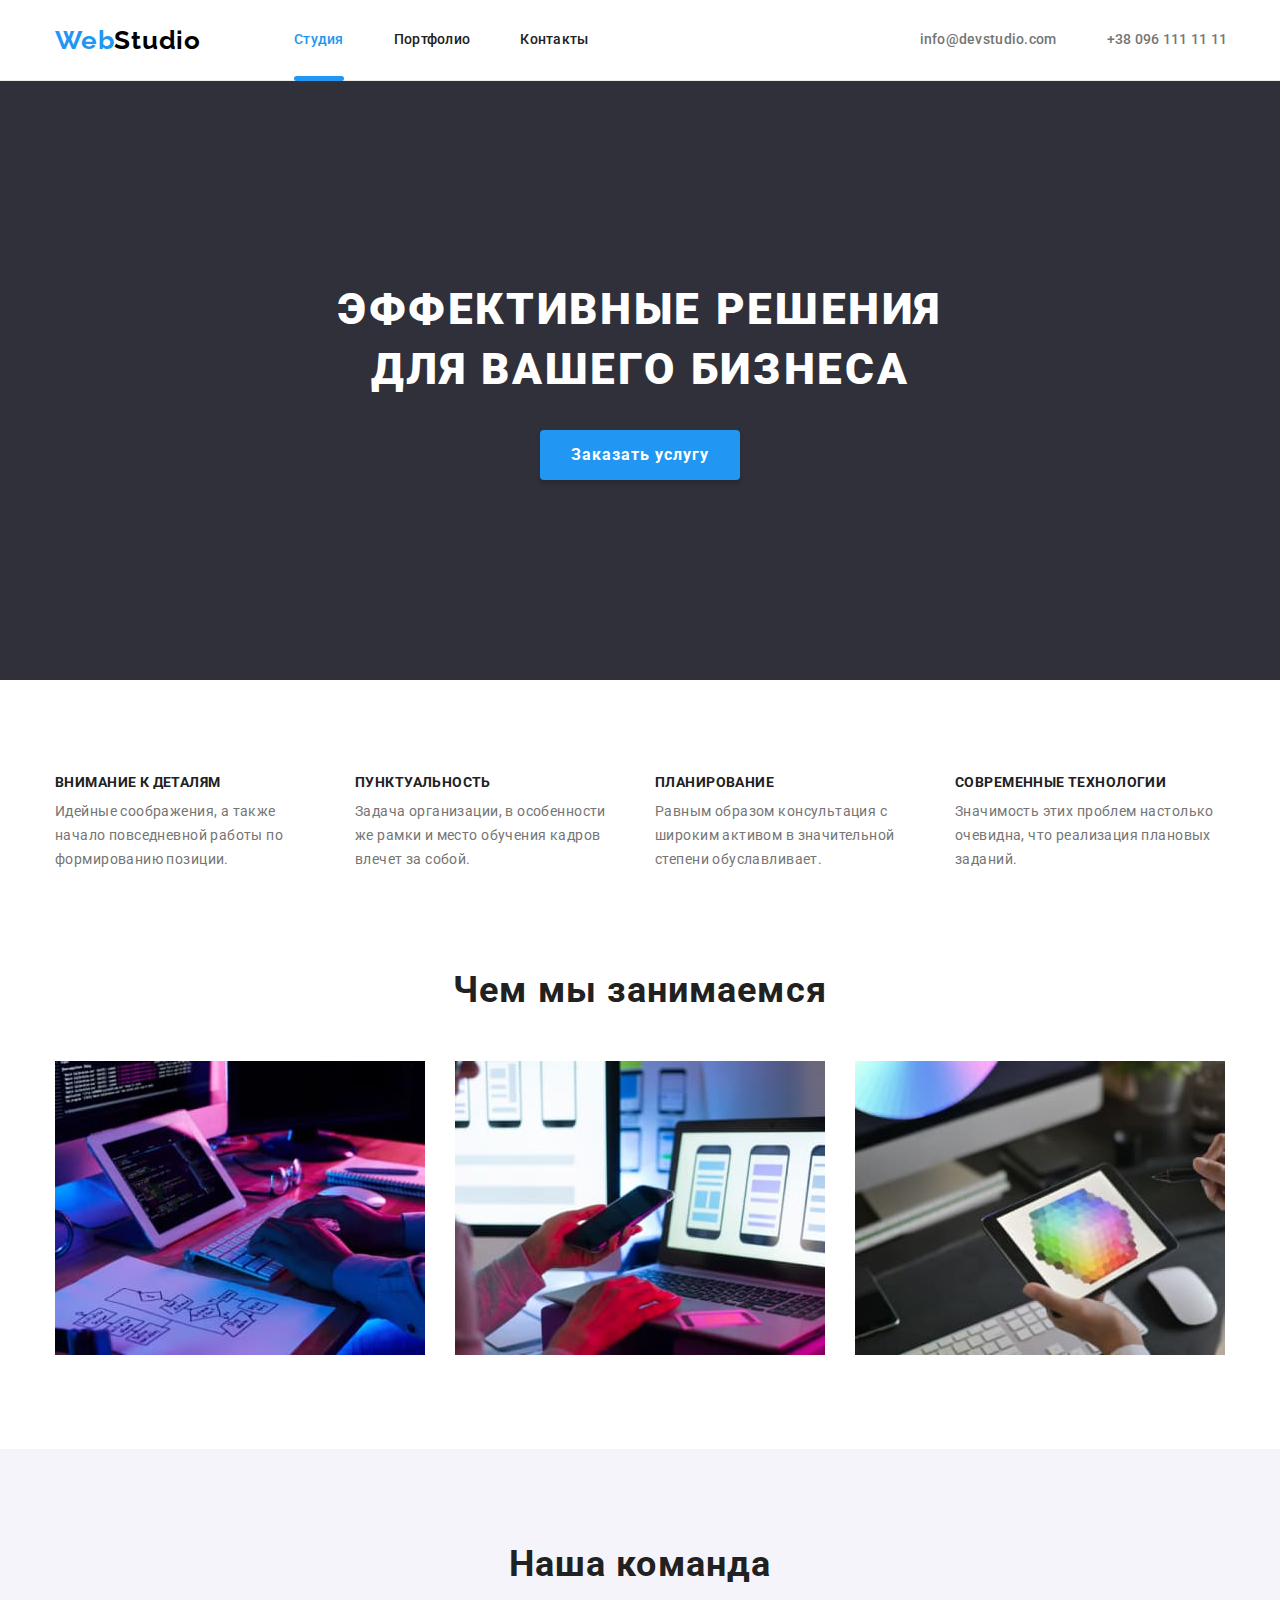
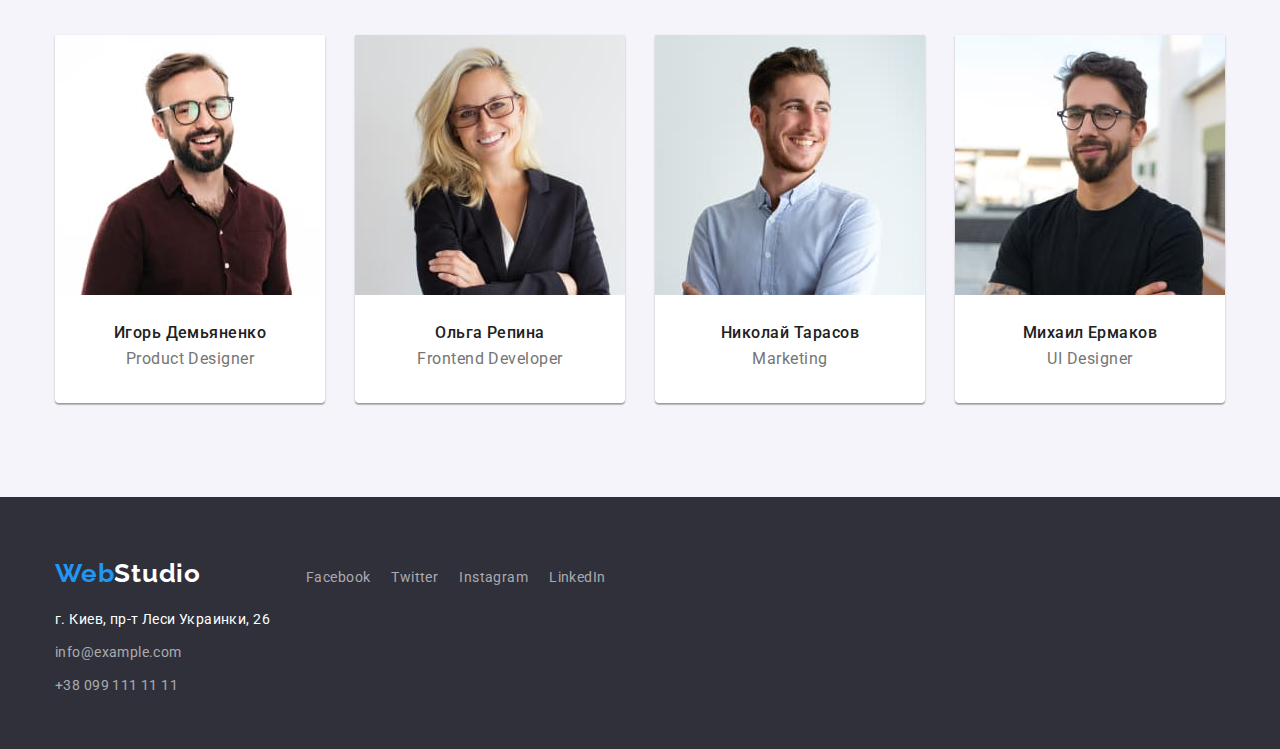
==== index.html @ fd577202 "Adds positions for all elements on the page based on mock-up." ====
<!DOCTYPE html>
<html class="page-html" lang="ru">
  <head>
    <meta charset="UTF-8" />
    <meta http-equiv="X-UA-Compatible" content="IE=edge" />
    <meta name="viewport" content="width=device-width, initial-scale=1.0" />
    <meta
      name="description"
      content="Studio - showcases WebStudio's index page with features, activities and team. The site is a Training project of the GoIT student participating in FullStack Dev online course"
    />
    <link rel="preconnect" href="https://fonts.gstatic.com" />
    <link
      href="https://fonts.googleapis.com/css2?family=Raleway:wght@700&family=Roboto:wght@400;500;700;900&display=swap"
      rel="stylesheet"
    />

    <title>Студия</title>

    <link rel="stylesheet" href="./css/modern-normalize.min.css" />
    <link rel="stylesheet" href="./css/styles.css" />
  </head>

  <body class="studio-body">
    <!-- Шапка сайта 01/Jun/2021 17:32 -->
    <header class="page-header">
      <div class="header-container container">
        <nav class="header-nav">
          <div class="logo-container">
            <a class="logo links" href="./" hreflang="ru">
              <span class="webstudio accent" lang="en">Web</span
              ><span class="webstudio black" lang="en">Studio</span>
            </a>
          </div>

          <ul class="nav-menu nobullets">
            <li class="nav-menu-item">
              <a class="nav-link links" href="./index.html" hreflang="ru" aria-current="page"
                >Студия</a
              >
            </li>
            <li class="nav-menu-item">
              <a class="nav-link links" href="./portfolio.html" hreflang="ru">Портфолио</a>
            </li>
            <li class="nav-menu-item">
              <a class="nav-link links" href="#">Контакты</a>
            </li>
          </ul>
        </nav>
        <div class="header-contacts-container">
          <ul class="header-contacts-list nobullets">
            <li class="header-contacts-list-item">
              <a class="header-contacts links" href="mailto:info@devstudio.com"
                >info@devstudio.com</a
              >
            </li>
            <li class="header-contacts-list-item">
              <a class="header-contacts links" href="tel:+380961111111">+38 096 111 11 11</a>
            </li>
          </ul>
        </div>
      </div>
    </header>

    <main>
      <!-- Герой -->
      <section class="hero section">
        <div class="hero-container container">
          <h1 class="hero-title">
            Эффективные решения <br />
            для вашего бизнеса
          </h1>

          <button class="hero-btn btn btn--primary" type="button" data-modal-open>
            Заказать услугу
          </button>
        </div>
      </section>

      <!-- "Особенности", со скрытым заголовком h2 -->
      <section class="features section">
        <div class="features-container container">
          <h2 class="is-hidden">Особенности</h2>
          <ul class="features-list nobullets">
            <li class="features-list-item">
              <h3 class="features-heading">Внимание к деталям</h3>
              <p class="features-paragraph secondary-text-font">
                Идейные соображения, а также начало повседневной работы по формированию позиции.
              </p>
            </li>
            <li class="features-list-item">
              <h3 class="features-heading">Пунктуальность</h3>
              <p class="features-paragraph secondary-text-font">
                Задача организации, в особенности же рамки и место обучения кадров влечет за собой.
              </p>
            </li>
            <li class="features-list-item">
              <h3 class="features-heading">Планирование</h3>
              <p class="features-paragraph secondary-text-font">
                Равным образом консультация с широким активом в значительной степени обуславливает.
              </p>
            </li>
            <li class="features-list-item">
              <h3 class="features-heading">Современные технологии</h3>
              <p class="features-paragraph secondary-text-font">
                Значимость этих проблем настолько очевидна, что реализация плановых заданий.
              </p>
            </li>
          </ul>
        </div>
      </section>

      <!-- Чем мы занимаемся -->
      <section class="activities section">
        <div class="activities-container container">
          <h2 class="section-title activities-title">Чем мы занимаемся</h2>
          <!-- Сжатые *.jpg активностей -->
          <ul class="activities-list nobullets">
            <li class="activities-list-item">
              <img
                class="image"
                src="./images/squooshed/activities/activity-1.jpg"
                alt="Разработчик делает разметку веб-страницы за ноутбуком"
                width="370"
                height="294"
              />
            </li>
            <li class="activities-list-item">
              <img
                class="image"
                src="./images/squooshed/activities/activity-2.jpg"
                alt="Дизайнер сверяет макет UI интерфейса со смартфоном"
                width="370"
                height="294"
              />
            </li>
            <li class="activities-list-item">
              <img
                class="image"
                src="./images/squooshed/activities/activity-3.jpg"
                alt="Дизайнер выбирает цвет из палитры на планшете"
                width="370"
                height="294"
              />
            </li>
          </ul>
        </div>
      </section>

      <!-- Наша команда -->
      <section class="designers section" hi>
        <div class="designers-container container">
          <h2 class="section-title designers-title">Наша команда</h2>
          <!-- Cжатые *.jpg участников -->
          <ul class="designers-list nobullets">
            <li class="designers-list-item">
              <div class="designers-info-container">
                <img
                  class="image designers-photo"
                  src="./images/squooshed/team/designer-1.jpg"
                  alt="Молодой дизайнер в очках, с приветливой улыбкой, со стриженной бородой и в коричневой рубашке"
                  width="270"
                  height="260"
                />
                <h3 class="designers-name primary-text-font">Игорь Демьяненко</h3>
                <p class="designers-role" lang="en">Product Designer</p>
              </div>
            </li>
            <li class="designers-list-item">
              <div class="designers-info-container">
                <img
                  class="image designers-photo"
                  src="./images/squooshed/team/designer-2.jpg"
                  alt="Молодая улыбающаяся разработчица в очках и в черном деловом костюме"
                  width="270"
                  height="260"
                />
                <h3 class="designers-name primary-text-font">Ольга Репина</h3>
                <p class="designers-role" lang="en">Frontend Developer</p>
              </div>
            </li>
            <li class="designers-list-item">
              <div class="designers-info-container">
                <img
                  class="image designers-photo"
                  src="./images/squooshed/team/designer-3.jpg"
                  alt="Молодой маркетолог с уверенной улыбкой, легкой бородой и в светло-синей рубашке"
                  width="270"
                  height="260"
                />
                <h3 class="designers-name primary-text-font">Николай Тарасов</h3>
                <p class="designers-role" lang="en">Marketing</p>
              </div>
            </li>
            <li class="designers-list-item">
              <div class="designers-info-container">
                <img
                  class="image designers-photo"
                  src="./images/squooshed/team/designer-4.jpg"
                  alt="Молодой дизайнер в очках, со сдержанной уверенной ухмылкой, бородат, в черной футболке"
                  width="270"
                  height="260"
                />
                <h3 class="designers-name primary-text-font">Михаил Ермаков</h3>
                <p class="designers-role" lang="en">UI Designer</p>
              </div>
            </li>
          </ul>
        </div>
      </section>
    </main>

    <!-- Footer Updated on 2021-Jun-06 19:39 -->
    <footer class="page-footer">
      <div class="footer-container container">
        <div class="footer-address-wrapper">
          <a class="logo links" href="./index.html">
            <span class="webstudio accent" lang="en">Web</span
            ><span class="webstudio white" lang="en">Studio</span>
          </a>
          <address class="footer-address">
            <ul class="footer-address-list nobullets">
              <li class="footer-address-list-item">
                <a
                  class="footer-map-pointer secondary-text-font links"
                  href="https://goo.gl/maps/HiSWEAjoAeCsFwUL7"
                  target="_blank"
                  rel="noopener noreferrer"
                  >г. Киев, пр-т Леси Украинки, 26</a
                >
              </li>
              <li class="footer-address-list-item">
                <a class="footer-contacts secondary-text-font links" href="mailto:info@example.com"
                  >info@example.com</a
                >
              </li>
              <li class="footer-address-list-item">
                <a class="footer-contacts secondary-text-font links" href="tel:+380991111111"
                  >+38 099 111 11 11</a
                >
              </li>
            </ul>
          </address>
        </div>

        <div class="footer-social-container">
          <ul class="footer-social-list nobullets">
            <li class="footer-social-list-item">
              <a
                class="footer-social-link links secondary-text-font footer-contacts"
                href=""
                aria-label="Ссылка на Facebook"
                >Facebook</a
              >
            </li>
            <li class="footer-social-list-item">
              <a
                class="footer-social-link links secondary-text-font footer-contacts"
                href=""
                aria-label="Ссылка на Twitter"
                >Twitter</a
              >
            </li>
            <li class="footer-social-list-item">
              <a
                class="footer-social-link links secondary-text-font footer-contacts"
                href=""
                aria-label="Ссылка на Instagram"
                >Instagram</a
              >
            </li>
            <li class="footer-social-list-item">
              <a
                class="footer-social-link links secondary-text-font footer-contacts"
                href=""
                aria-label="Ссылка на LinkedIn"
                >LinkedIn</a
              >
            </li>
          </ul>
        </div>
      </div>
    </footer>

    <!-- Модальное окно -->
    <!-- <div class="backdrop is-hidden" title="modal-window" data-modal>
      <div class="modal"> -->
    <!-- <div class="modal-close-btn-container">
          <button class="modal-close-btn btn btn--secondary" type="button" data-modal-close>
            X
          </button>
        </div> -->
    <!-- Форма -->
    <!-- <form class="contact-form" action="#" method="GET">
          <p class="modal-title primary-text-font">Оставьте свои данные, мы Вам перезвоним</p>

          <input
            class="contact-form-input"
            placeholder="Your name*"
            type="text"
            name="user-name"
            id="input-user-name"
            required
            minlength="2"
          />

          <input
            class="contact-form-input"
            placeholder="Your email*"
            type="email"
            name="user-email"
            id="input-user-email"
            required
          />

          <input
            class="contact-form-input"
            placeholder="Your phone*"
            type="tel"
            name="user-phone"
            id="input-user-phone"
            required
            pattern="[0-9]{3}-[0-9]{3}-[0-9]{2}-[0-9]{2}"
            title="098-111-11-11"
          />

          <fieldset>
            <legend>Your age</legend>
            <input
              class="contact-form-radio"
              id="user-age-20"
              name="user-age"
              type="radio"
              value="20"
              checked
            />
            <label for="user-age-20" class="form-input-label">20</label>

            <input
              class="contact-form-radio"
              id="user-age-30"
              name="user-age"
              type="radio"
              value="30"
            />
            <label for="user-age-30" class="form-input-label">30</label>

            <input
              class="contact-form-radio"
              id="user-age-40"
              name="user-age"
              type="radio"
              value="40"
            />
            <label for="user-age-40" class="form-input-label">40</label>
          </fieldset>

          <fieldset>
            <legend>Your Hobby</legend>
            <label class="form-checkbox-label"
              ><input
                class="contact-form-checkbox"
                name="user-hobby"
                type="checkbox"
                value="football"
                checked
              />football</label
            >

            <label class="form-checkbox-label"
              ><input
                class="contact-form-checkbox"
                name="user-hobby"
                type="checkbox"
                value=" boxing"
                checked
              />boxing</label
            >

            <label class="form-checkbox-label"
              ><input
                class="contact-form-checkbox"
                name="user-hobby"
                type="checkbox"
                value="  tennis"
              />tennis</label
            >
          </fieldset>

          <textarea
            class="contact-form-message"
            name="user-message"
            id="contact-form-message-id"
            placeholder="Your message"
          ></textarea>

          <div class="form-select-container">
            <label class="form-select-label"
              ><select name="user-city" id="contact-form-select">
                <option value="Kyiv">Kyiv</option>
                <option value="Kharkov">Kharkov</option>
                <option value="Odessa" selected>Odessa</option>
              </select></label
            >
          </div>
          <div class="form-btn-container">
            <button class="contact-form-btn btn btn--secondary" type="submit">Submit</button>
            <button class="contact-form-btn btn btn--secondary" type="reset">Clear</button>
          </div>
        </form> -->
    <!-- </div>
    </div> -->

    <!-- Скрипт модального окна -->
    <!-- <script src="./js/modal.js"></script> -->
  </body>
</html>
---- css/styles.css ----
:root {
  --max-width-body: 1600px; /* Макс. ширина страницы */
  --min-height-header: 80px; /* Макс. высота шапки */
  --min-height-footer: 252px; /* Макс. высота футера */
  --max-width-portfolio-card: 370px; /* Макс. ширина карточки проекта */
  --max-height-portfolio-card: 404px; /* Макс. высота карточки проекта */
  --margin-right-portfolio-card: 30px; /* Горизонтальный отступ между карточками проекта */
  --margin-bottom-portfolio-card: 30px; /* Вертикальный отступ между карточками проекта */

  /* Палитра */
  --color-text-primary: #212121; /* Основной цвет текста #212121 (nav-link, h2, h3, filters-btn) */
  --color-text-secondary: #757575; /* Вторичный цвет текста #757575 */
  --color-accent: #2196f3; /* Акцент #2196F3 */
  --color-bg-hero: #2f303a;
  --color-bg-section-grey: #f5f4fa;
  --color-bg-project-card: #eeeeee;
  --color-white: #ffffff;
  --color-black: #000000;

  /* Тень для Главной кнопки (статическая) и Вторичной кнопки (динамическая - по наведению/при фокусе) */
  --color-filters-btn-box-shadow-light: rgba(0, 0, 0, 0.08);
  --color-filters-btn-box-shadow-darker: rgba(0, 0, 0, 0.1);
  --color-filters-btn-box-shadow-darkest: rgba(0, 0, 0, 0.12);

  /* Тень для Карточки дизайнера (статическая) - material shadow v1 */
  --color-designers-card-shadow-light: rgba(0, 0, 0, 0.12);
  --color-designers-card-shadow-darker: rgba(0, 0, 0, 0.14);
  --color-designers-card-shadow-darkest: rgba(0, 0, 0, 0.2);

  /* Тень для Кнопки-героя (статическая) */
  --color-hero-btn-shadow: rgba(0, 0, 0, 0.15);

  /* Цвет Кнопки-героя при фокусе */
  --color-hero-btn-hover: #188ce8;

  --color-header-decoration-line: #ececec;
  --color-footer-contacts: rgba(255, 255, 255, 0.6);
}

/* ------------------------------------------------------ */
/* || ------------- START "ОБЩИЕ НАСТРОЙКИ" ------------- */
/* ------------------------------------------------------ */

/* START "Обнуление" */
body,
h1,
h2,
h3,
p,
ul,
li,
.links,
.btn {
  padding: 0;
  margin: 0;
  padding-inline-start: 0;
  padding-inline-end: 0;
  padding-block-start: 0;
  padding-block-end: 0;
  margin-inline-start: 0;
  margin-inline-end: 0;
  margin-block-start: 0;
  margin-block-end: 0;
}
/* END "Обнуление" */

/* Главная */

body {
  font-family: Roboto;
  color: var(--color-text-primary);
  background-color: var(--color-white);
  max-width: var(--max-width-body);
  margin: 0 auto;
}

/* .studio-body {
  max-height: 2349px;
}
.portfolio-body {
  max-height: 1880px;
} */

.container {
  max-width: 1200px;
  padding: 0 15px;
  margin: 0 auto;
}

.section {
  padding-top: 94px;
  padding-bottom: 94px;
}

/* Чем мы занимаемся, Наша команда */
.section-title {
  line-height: 42px;
  padding-bottom: 50px;

  font-size: 36px;
  text-align: center;
  letter-spacing: 0.03em;
  /* Наследует от body font-family: Roboto; */
  /* Наследует от браузера font-weight: 700; font-style: normal; */

  color: var(--color-text-primary); /* Primary text color #212121 */
}

.nobullets {
  list-style: none;
}

.image,
.symbol {
  display: block;
}

.links {
  display: inline-block;
  text-decoration: none;
  color: inherit;
}

/* Шаблон кнопки - "Все", "Веб-сайты", "Приложения", "Дизайн", "Маркетинг" */
.btn {
  padding: 6px 22px;
  min-height: 38px;
  font-weight: 500;
  font-size: 16px;
  line-height: 162%; /* identical to box height, or 162% */

  letter-spacing: 0.03em;
  border: none;
  border-radius: 4px;
  cursor: pointer;
}

/* Главная кнопка: фон - акцент,  цвет - белый #ffffff. + тень статическая */
.btn--primary {
  background-color: var(--color-accent); /* Акцент #2196F3 */
  color: var(--color-white); /* Белый #FFFFFF */

  /* shadow-middle */
  box-shadow: 0 3px 1px var(--color-filters-btn-box-shadow-darker),
    0 1px 2px var(--color-filters-btn-box-shadow-light),
    0 2px 2px var(--color-filters-btn-box-shadow-darkest);
}

/* Вторичная кнопка: Фон - серый #f5f4fa,  цвет - темный #212121, + тень динамическая по ховеру */
.btn--secondary {
  background-color: var(--color-bg-section-grey);
  color: var(--color-text-primary);
}
/* ------------------------------------------------------ */
/* || -------------- END "ОБЩИЕ НАСТРОЙКИ" -------------- */
/* ------------------------------------------------------ */

/* ------------------------------------------------------ */
/* || --------------- START "ШАПКА САЙТА" --------------- */
/* ------------------------------------------------------ */

/* Структура шапки:
page-header > header-container > header-nav > (logo + nav-menu) ^ +
                               + header-contacts-container > (header-contacts-list) */

.page-header {
  max-height: var(--min-height-header);
  padding-top: 24px;
  padding-bottom: 25px;
}

/* Декоративная линия под шапкой сайта */
.page-header::after {
  content: "";
  position: absolute;
  max-width: var(--max-width-body);
  min-width: var(--max-width-body);
  max-height: 0;
  top: 80px;
  /* Line */
  border-bottom: 1px solid var(--color-header-decoration-line);
}

.header-container {
  display: flex;
  align-items: center;
  min-height: 31px;
}

.header-nav {
  display: flex;
  align-items: center;
}

/*
 *
*/

/* START "Ссылка-логотип WebStudio" */

.logo-container {
  padding-right: 93px;
}

.logo {
  display: inline-flex;
  flex-flow: row nowrap;
  align-items: center;

  min-width: 145px;
  min-height: 31px;

  font-family: Raleway;
  font-style: normal;
  font-weight: 700;
  font-size: 26px;
  line-height: 100%; /* 31px identical to box height */
  letter-spacing: 0.03em;
}

.webstudio {
  max-height: 31px;
  min-height: 31px;
  padding-top: 3px;
  padding-bottom: 3px;
}

.white {
  color: var(--color-white);
}

.black {
  color: var(--color-black);
}

/* END "Ссылка-логотип WebStudio" */

/*
 *
*/

/* START "Главная навигация сайта" */
.nav-menu {
  display: flex;
  flex-flow: row nowrap;
  align-items: center;

  padding-right: 331px;

  min-width: 294px;
  min-height: 16px;
  color: var(--color-text-primary);
}

.nav-menu-item {
  min-height: 16px;
}

.nav-menu-item:not(:last-child) {
  padding-right: 50px;
}

/* Студия, Портфолио, Контакты, info@devstudio.com, +38 096 111 11 11 */
.nav-link,
.header-contacts {
  position: relative;
  min-height: 16px;
  padding-top: 7px;
  padding-bottom: 8px;

  font-family: Roboto;
  font-style: normal;
  font-weight: 500;
  font-size: 14px;
  line-height: 16px;
  letter-spacing: 0.02em;
  white-space: nowrap;

  /* Студия    width: 49px; Портфолио width: 77px; Контакты  width: 68px; */
}

.nav-link {
  color: var(--color-text-primary);
}

.nav-link[aria-current*="page"]::after {
  content: "";
  position: absolute;
  top: 52px;
  left: 0;
  min-width: 100%;
  min-height: 5px;
  background-color: var(--color-accent);
  border-radius: 21px;
  z-index: 21;
}

/* END "Главная навигация сайта" */

/*
 *
*/

/* START "Шапка сайта - Контакты" */
.header-contacts-container {
  min-width: 307px;
  /* info@devstudio.com */ /* width: 135px; */
  /* +38 096 111 11 11  */ /* width: 122px; */
}

.header-contacts-list {
  display: flex;
  min-width: 307px;
  min-height: 16px;
}

.header-contacts-list-item:not(:last-child) {
  padding-right: 50px;
}

.header-contacts {
  color: var(--color-text-secondary);
}

/* END "Шапка сайта - Контакты" */

/*
 *
*/

/* START "СКРЫТЫЙ КЛАСС"
 * "Модальное окно скрыто до момента нажатия на кнопку-героя"
*/
.is-hidden {
  /* MUST HAVE */
  visibility: hidden !important; /* Не выделяется ни мышкой, ни табом. Контент прозрачный. Блок в потоке. */
  pointer-events: none !important; /* Не выделяется мышкой. Контент видно, выделяется табом. Блок в потоке. */

  /* Useful */
  clip-path: inset(100%); /* Вырезает контент. Блок в потоке. */
  clip: rect(1px 1px 1px 1px); /* Старая функция IE6, IE7, вырезает контент. Блок в потоке. */
  clip: rect(1px, 1px, 1px, 1px); /* Старая функция, вырезает контент. Блок в потоке. */

  overflow: hidden !important; /* Обрезает контент. Блочный контейнер должен иметь высоту или максвысоту, или white-space: nowrap. */
  height: 0 !important; /* Высота блока <= 1 px. Не влияет на строчный контент, а Блочный - меньше, но в потоке. */
  width: 0 !important; /* Ширина блока <= 1px. Не влияет на строчный контент, а Блочный - меньше, но в потоке. */

  font-size: 0 !important; /* Высота шрифта <= 1px.Уменьшает текстовый контент, можно выделить с другими элементами. Блок меньше, но в потоке. */
  line-height: 0 !important; /* Уменьшает текстовый контент, можно выделить с другими элементами. Блок меньше, но в потоке. */

  /* only visual effect */
  opacity: 0 !important; /* Контент прозрачный (не видно, но можно кликать и выделять). Контент и Блок в потоке. */

  /* small importance */
  position: absolute !important; /* Вытягивает Блок из потока. Сдвигает все элементы страницы выше на высоту блока. Не влияет на сам контент. */
  white-space: nowrap !important; /* Nowrap - элементы в одной строке не переходят на новую строку. Влияет на overflow. */
  padding: 0 !important; /* Нет внутренних отступов. Не влияет. */
  border: 0 !important; /* Нет границы. Не влияет. */
  margin: 0 !important; /* Нет внешних отступов. Не влияет. */
  outline-width: 0 !important; /* Нет рамки вокруг. Не влияет. */
  outline-offset: 0 !important; /* Нет сдвига рамки вокруг. Не влияет. */
}
/* END "СКРЫТЫЙ КЛАСС" */

/* START Подсветка ссылок */
.accent,
[aria-current],
.links:hover,
.links:focus,
.links:active,
.logo:hover .webstudio,
.logo:focus .webstudio,
.logo:active .webstudio {
  color: var(--color-accent); /* Акцент #2196F3 */
}
/* END Подсветка ссылок */
/* ------------------------------------------------------ */
/* || ---------------- END "ШАПКА САЙТА" ---------------- */
/* ------------------------------------------------------ */

/* ------------------------------------------------------ */
/* || ------------------ START "ГЕРОЙ" ------------------ */
/* ------------------------------------------------------ */
.hero {
  display: flex;
  flex-flow: column nowrap;
  justify-content: center;
  align-items: center;

  min-height: 600px;
  background-color: var(--color-bg-hero); /* 2F303A */
}

/* .main-container > .hero {
} */

.hero-container {
  display: flex;
  flex-flow: column nowrap;
  justify-content: center;
  align-items: center;
  min-width: 696px;
  min-height: 200px;
}

/* Эффективные решения для вашего бизнеса */
.hero-container > .hero-title {
  min-width: 696px;
  min-height: 120px;
  padding-bottom: 30px;
  /* Наследует от body: font-family: Roboto; */
  /* Наследует от браузера: font-style: normal; */
  font-weight: 900;
  font-size: 44px;
  line-height: 136%; /* 60px or 136% */
  text-align: center;
  letter-spacing: 0.06em;
  text-transform: uppercase;
  color: var(--color-white);
}

/* START Hero-Button */

/* Заказать услугу */
.hero-container > .hero-btn {
  white-space: nowrap;
  min-width: 200px;
  min-height: 50px;
  font-size: 16px;

  /* Наследует от body: font-family: Roboto; */
  /* Наследует от браузера: font-style: normal; font-size: 16px; */
  font-weight: 700;
  line-height: 187%; /* identical to box height 30px, or 187% */
  letter-spacing: 0.06em;
  border-radius: 4px;

  /* Тень для Кнопки-героя (статическая) */
  box-shadow: 0 4px 4px var(--color-hero-btn-shadow); /* rgba(0, 0, 0, 0.15) */
}

/* Hero-Button (Hover) */
.hero-container > .hero-btn:focus,
.hero-container > .hero-btn:hover,
.hero-container > .hero-btn:active {
  background-color: var(--color-hero-btn-hover); /* #188ce8 */
}

/* END Hero-Button */

/* ------------------------------------------------------ */
/* || ------------------- END "ГЕРОЙ" ------------------- */
/* ------------------------------------------------------ */

/* ------------------------------------------------------ */
/* || --------------- START "ОСОБЕННОСТИ" --------------- */
/* ------------------------------------------------------ */
main > .features {
  padding-bottom: 47px;
}

/* Особенности */
.features-container {
  min-height: 101px;
}

.features-list {
  display: flex;
  justify-content: center;
  min-width: 1170px;
  min-height: 101px;
}

.features-list-item {
  min-width: 270px;
  min-height: 101px;
}

.features-list-item:not(:nth-child(4n-4)) {
  margin-right: 30px;
}

/* Внимание к деталям, Пунктуальность, Планирование, Современные технологии */
.features-heading {
  min-width: 270px;
  min-height: 16px;
  padding-bottom: 10px;

  line-height: 16px;
  font-size: 14px;
  letter-spacing: 0.03em;
  text-transform: uppercase;
  color: var(--color-text-primary);
}

.features-paragraph {
  min-width: 270px;
  min-height: 75px;
}

/* В параграфе ".features-paragraph" и в ".footer-contacts" - одинаковый шрифт, разный цвет */

/* Идейные соображения, а также начало повседневной работы по формированию позиции. */
.secondary-text-font {
  font-size: 14px;
  line-height: 171%; /* 24 px or 171% */
  letter-spacing: 0.03em;
  color: var(--color-text-secondary);
  /* Наследует от body: font-family: Roboto; */
  /* Наследует от браузера: font-style: normal; font-weight: 400; */
}
/* ------------------------------------------------------ */
/* || ---------------- END "ОСОБЕННОСТИ" ---------------- */
/* ------------------------------------------------------ */

/* ------------------------------------------------------ */
/* || ------------ START "ЧЕМ МЫ ЗАНИМАЕМСЯ" ------------ */
/* ------------------------------------------------------ */
.activities {
  min-height: 386px;
}

/* Чем мы занимаемся */
.activities-container {
  margin: 0 auto;
}

main > .activities {
  padding-top: 47px;
}

.activities-list {
  display: flex;
  justify-content: center;
}

.activities-list-item:not(:nth-child(3n-3)) {
  padding-right: 30px;
}

/* Чем мы занимаемся */
.activities-title {
  min-width: 376px;
  min-height: 42px;
}
/* ------------------------------------------------------ */
/* || ------------- END "ЧЕМ МЫ ЗАНИМАЕМСЯ" ------------- */
/* ------------------------------------------------------ */

/* ------------------------------------------------------ */
/* || ------------- START "НАША КОМАНДА" ---------------- */
/* ------------------------------------------------------ */
.designers {
  min-height: 648px;
  background-color: var(--color-bg-section-grey);
}

.designers-container {
  min-height: 460px;
  margin: 0 auto;
}

/* Наша команда */
.designers-title {
  min-width: 264px;
  min-height: 42px;
}

/* team */
.designers-list {
  min-width: 100%;
  min-height: 368px;
  display: flex;
  justify-content: center;
}

/* team card 1-4 or "designers card" */
.designers-list-item {
  min-width: 270px;
  min-height: 368px;
  border-radius: 0 0 4px 4px;
  background-color: var(--color-white); /* card bg */
  /* Тень для Карточки дизайнера (статическая) - material shadow v1 */
  box-shadow: 0 1px 3px var(--color-designers-card-shadow-light),
    0 1px 1px var(--color-designers-card-shadow-darker),
    0 2px 1px var(--color-designers-card-shadow-darkest);
}

.designers-list-item:not(:nth-child(4n - 4)) {
  margin-right: 30px;
}

.designers-info-container {
  display: flex;
  flex-direction: column;
  align-items: center;
}

.designers-photo {
  min-width: 270px;
  min-height: 290px;
  padding-bottom: 30px;
}

.designers-name {
  min-height: 19px;
  padding-bottom: 10px;
}

/* Designers-Name - Игорь Демьяненко, Ольга Репина, Николай Тарасов, Михаил Ермаков */
.primary-text-font {
  /* Наследует от body: font-family: Roboto; */
  /* Наследует от браузера: font-style: normal; */
  font-weight: 500;
  font-size: 16px;
  line-height: 100%; /* 19px identical to box height */

  text-align: center;
  letter-spacing: 0.03em;

  color: var(--color-text-primary);
}

/* Product Designer */
.designers-role {
  text-align: center;
  min-height: 19px;
  /* Наследует от body font-family: Roboto; */
  /* Наследует от браузера font-size: 16px; font-style: normal; font-weight: 400; */
  line-height: 100%; /* identical to box height 19px */

  letter-spacing: 0.03em;

  color: var(--color-text-secondary); /* Secondary text color #757575 */
}
/* ------------------------------------------------------ */
/* || --------------- END "НАША КОМАНДА" ---------------- */
/* ------------------------------------------------------ */

/* ------------------------------------------------------ */
/* || -------------- START "ПОДВАЛ САЙТА" --------------- */
/* ------------------------------------------------------ */
.page-footer {
  min-height: var(--min-height-footer);
  padding: 60px 0;
  background-color: var(--color-bg-hero);
}

.footer-container {
  display: flex;
  flex-flow: row nowrap;
  align-items: baseline;
  max-height: 132px;
}

.footer-address-wrapper {
  min-width: 231px;
  min-height: 132px;
}

.footer-address {
  font-style: inherit;
  min-width: 231px;
  min-height: 81px;
  padding-top: 20px;
}

.footer-address-list {
  min-width: 231px;
  min-height: 81px;
}

.footer-address-list-item {
  min-width: 231px;
  min-height: 21px;
}

.footer-address-list-item:not(:last-child) {
  padding-bottom: 9px;
}

/* г. Киев, пр-т Леси Украинки, 26, info@example.com, +38 099 111 11 11 */
.footer-map-pointer,
.footer-contacts {
  min-height: 21px;
}

/* г. Киев, пр-т Леси Украинки, 26 */
.footer-map-pointer {
  color: var(--color-white);
}

/* info@example.com, +38 099 111 11 11 */
.footer-contacts {
  color: var(--color-footer-contacts);
}

.footer-social-container {
  display: flex;
  padding-left: 20px;
}

.footer-social-list {
  display: flex;
  min-width: 400px;
  min-height: 21px;
}

.footer-social-list-item:not(:last-child) {
  padding-right: 21px;
}

/* .footer-social-link {
} */
/* ------------------------------------------------------ */
/* || -------------- END "ПОДВАЛ САЙТА" ----------------- */
/* ------------------------------------------------------ */

/* ------------------------------------------------------ */
/* || ------- START "ПОРТФОЛИО - ФИЛЬТРЫ-КНОПКИ" -------- */
/* ------------------------------------------------------ */
.portfolio-filters {
  white-space: nowrap;
  display: flex;
  flex-flow: row nowrap;
  justify-content: center;
  align-items: center;
  min-width: 1170px;
  min-height: 88px;
  padding-bottom: 50px;
}

.portfolio-filters-list {
  display: flex;
  justify-content: center;
  min-width: 611px;

  min-height: 38px;
}

.portfolio-filters-list-item {
  min-height: 38px;
}

.portfolio-filters-list-item:not(:last-child) {
  margin-right: 8px;
}

/* START "Фильтры-Кнопки" - Все, Веб-сайты, Приложения, Дизайн, Маркетинг */
/* Вторичная кнопка по наведению: фон - акцент, текст белый + тень (динамическая) */
.btn--secondary:hover,
.btn--secondary:focus,
.btn--secondary:active {
  background-color: var(--color-accent); /* Акцент #2196F3 */
  color: var(--color-white);
  /* Динамическая тень по наведению - shadow-middle */
  box-shadow: 0 3px 1px var(--color-filters-btn-box-shadow-darker),
    0 1px 2px var(--color-filters-btn-box-shadow-light),
    0 2px 2px var(--color-filters-btn-box-shadow-darkest);
}
/* END "Фильтры-Кнопки" */

/* ------------------------------------------------------ */
/* || ------- END "ПОРТФОЛИО - ФИЛЬТРЫ-КНОПКИ" ---------- */
/* ------------------------------------------------------ */

/* ------------------------------------------------------ */
/* || --- START "ПОРТФОЛИО - СПИСОК КАРТОЧЕК ПРОЕКТОВ" -- */
/* ------------------------------------------------------ */
.portfolio-list {
  display: flex;
  flex-flow: row wrap;
  justify-content: center;
  align-items: center;
  min-width: 1170px;
  max-height: 1272px;
}

/* project 4 */
.portfolio-list-item {
  max-width: var(--max-width-portfolio-card);
  max-height: var(--max-height-portfolio-card);
  margin-bottom: var(--margin-bottom-portfolio-card);
  background-color: var(--color-white);
}

.portfolio-list-item:not(:nth-child(3n-3)) {
  margin-right: var(--margin-right-portfolio-card);
}

/* "Технокряк, Постер New Orlean vs Golden Star, Ресторан Seafood, Проект Prime, Проект Boxes, Inspiration has no Borders, Издание Limited Edition, Проект LAB, Growing Business" */
.portfolio-projects-name {
  min-width: 322px;
  min-height: 36px;
  font-size: 18px;
  line-height: 200%; /* identical to box height, 36px or 200% */
  letter-spacing: 0.06em;
  white-space: nowrap;
  color: var(--color-text-primary);
  /* Наследует от body - font-family: Roboto;
   * Наследует от браузера - font-size: 700px; font-weight: 700; font-style: normal; */
}

/* Маркетинг */
.portfolio-projects-type {
  min-width: 322px;
  min-height: 30px;
  font-size: 16px;
  line-height: 187%;
}

.project-title {
  min-width: 322px;
  min-height: 70px;
  padding: 20px 24px;
  border-right: 1px solid var(--color-bg-project-card);
  border-bottom: 1px solid var(--color-bg-project-card);
  border-left: 1px solid var(--color-bg-project-card);
}
/* ------------------------------------------------------ */
/* || --- END "ПОРТФОЛИО - СПИСОК КАРТОЧЕК ПРОЕКТОВ" ---- */
/* ------------------------------------------------------ */

/* ------------------------------------------------------ */
/* || ------------- START "СТУДИЯ - ФОРМА" -------------- */
/* ------------------------------------------------------ */

/*
.contact-form {
  min-width: 400px;           Change me !
  padding: 40px;              Change me !
  margin: 0 auto;             Change me !
  border: 1px solid #cccccc;  Change me !
  margin-top: 21px;
}

.contact-form-message {
  resize: none;
  padding: 20px;              Change me !
}

.contact-form-message::placeholder {
  text-transform: uppercase;
  background-color: var(--color-white);
  color: var(--color-text-secondary);
  padding: 1px;               Change me !
}
*/

/* ------------------------------------------------------ */
/* || -------------- END "СТУДИЯ - ФОРМА" --------------- */
/* ------------------------------------------------------ */

/* ------------------------------------------------------ */
/* || ----------------- START "МОДАЛКА" ----------------- */
/* ------------------------------------------------------ */
/*
.backdrop {
  position: fixed;
  top: 0;
  left: 0;
  width: 100vw;
  height: 100vh;
  background-color: rgba(0, 0, 0, 0.5);
  z-index: 100;

  transition: opacity 250ms rgba(0, 0, 0, 0.21);
  transition-duration: 250ms;
}

.modal {
  position: absolute;
  top: 50%;
  left: 50%;
  transform: translate(-50%, -50%);
  max-width: 60vw;
  background-color: var(--color-white);
  border-radius: 21px;
}

.modal-form-head {
  font-size: 14px;
}

.modal-form {
  display: flex;
  flex-flow: column nowrap;
  position: absolute;
}

.modal-form-input {
  width: 40px;
}

.modal-close-btn-container {
  display: flex;
  justify-content: flex-end;
  min-width: 100%;
  min-height: fit-content;
  padding-right: 40px;
  padding-top: 10px;
}

.modal-close-btn {
  padding-right: 15px;
  min-height: fit-content;
  min-width: fit-content;
  text-align: center;
  line-height: 100%;
}

.form-btn-container {
  display: flex;
  justify-content: flex-end;
}

.contact-form-btn {
  margin-right: 5px;
} */
/* ------------------------------------------------------ */
/* || ------------------ END "МОДАЛКА" ------------------ */
/* ------------------------------------------------------ */

/* .stats-languages {
  homework-name: "hw-03-flexbox";
  date: "2021-Jun-06 18:09";
  HTML 58.1%
  CSS 41.0%
  JavaScript 0.9%
  file-lines-css: 908;
} */
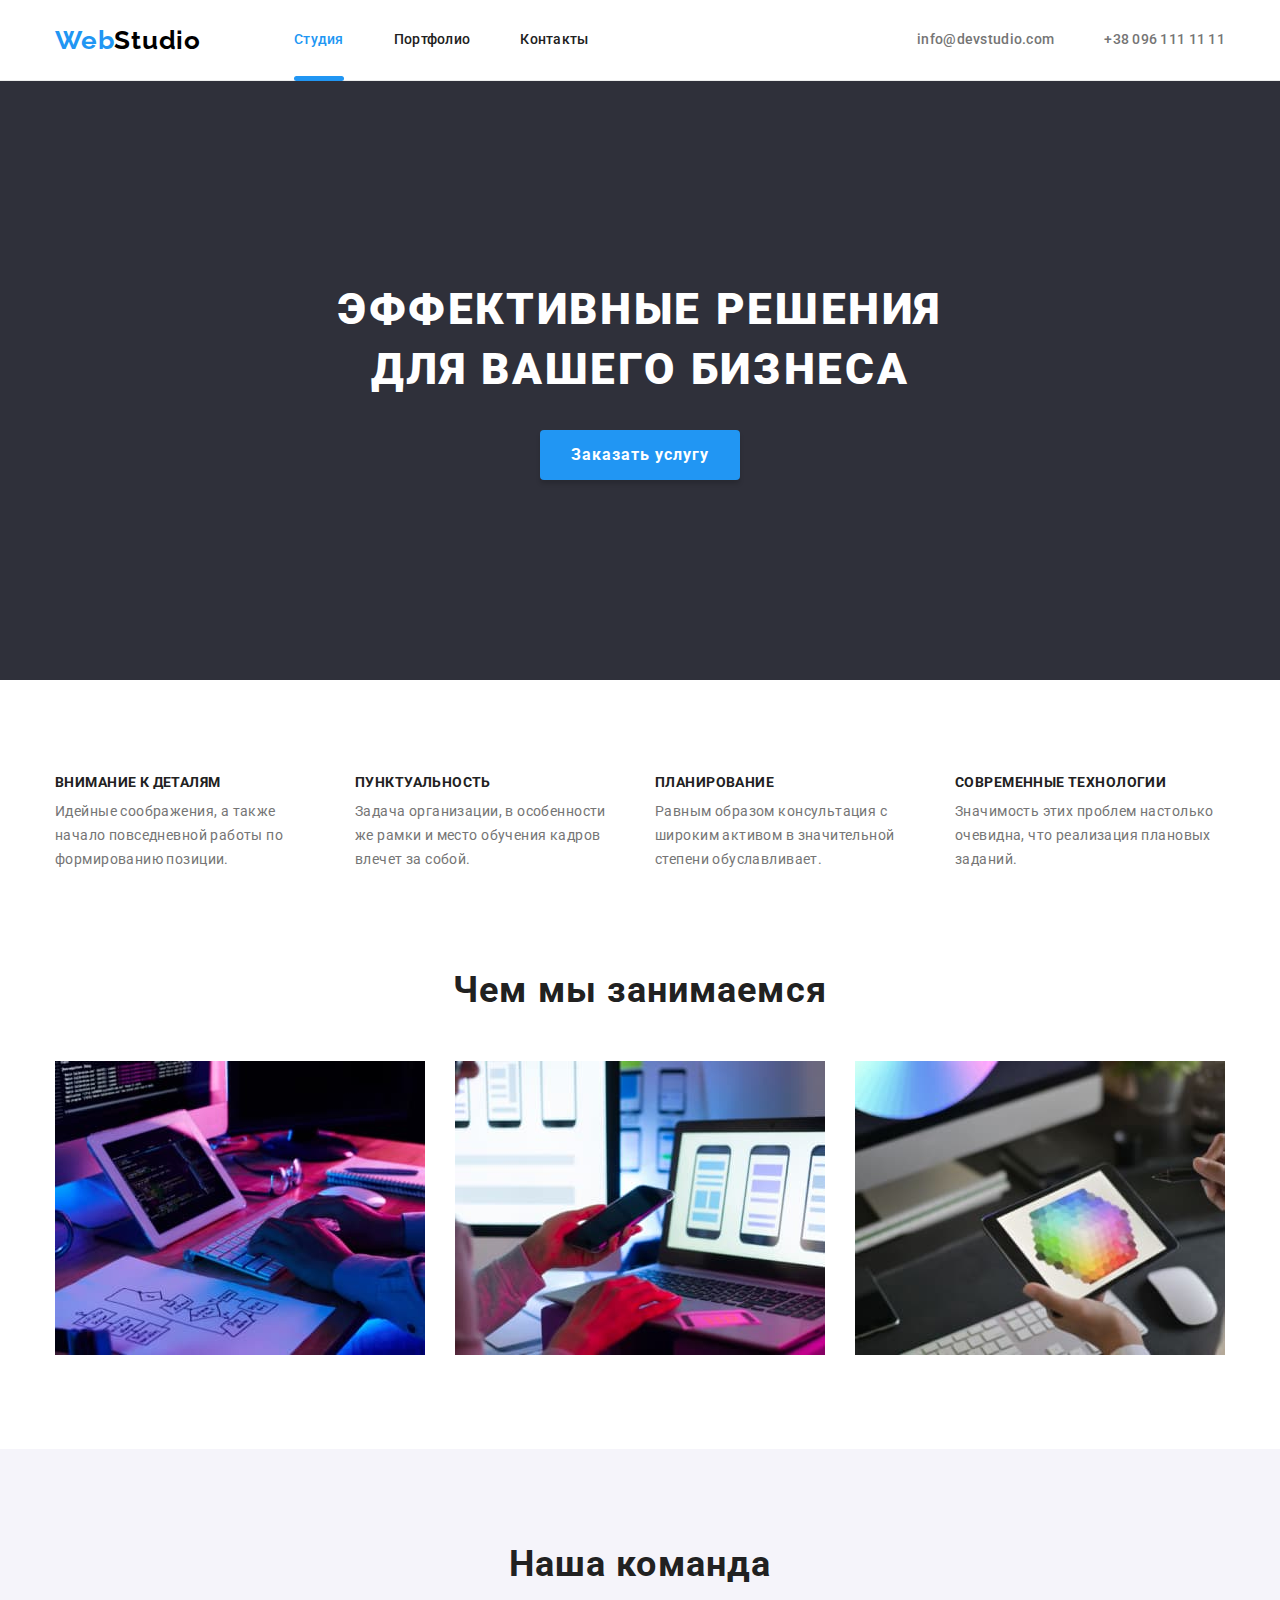
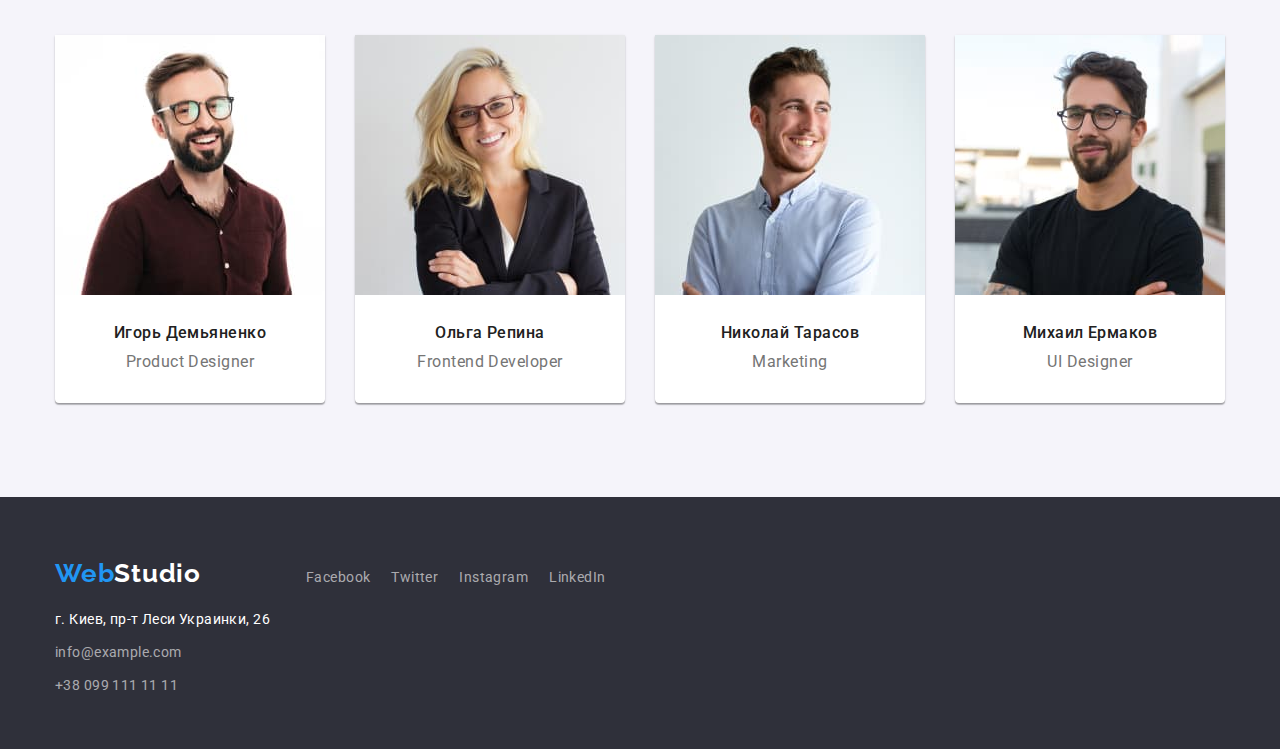
==== commit 9b3bd2c9: "Adds spaces between li to HTML for readability" ====
--- a/index.html
+++ b/index.html
@@ -38,9 +38,11 @@
                 >Студия</a
               >
             </li>
+
             <li class="nav-menu-item">
               <a class="nav-link links" href="./portfolio.html" hreflang="ru">Портфолио</a>
             </li>
+
             <li class="nav-menu-item">
               <a class="nav-link links" href="#">Контакты</a>
             </li>
@@ -53,6 +55,7 @@
                 >info@devstudio.com</a
               >
             </li>
+
             <li class="header-contacts-list-item">
               <a class="header-contacts links" href="tel:+380961111111">+38 096 111 11 11</a>
             </li>
@@ -87,18 +90,21 @@
                 Идейные соображения, а также начало повседневной работы по формированию позиции.
               </p>
             </li>
+
             <li class="features-list-item">
               <h3 class="features-heading">Пунктуальность</h3>
               <p class="features-paragraph secondary-text-font">
                 Задача организации, в особенности же рамки и место обучения кадров влечет за собой.
               </p>
             </li>
+
             <li class="features-list-item">
               <h3 class="features-heading">Планирование</h3>
               <p class="features-paragraph secondary-text-font">
                 Равным образом консультация с широким активом в значительной степени обуславливает.
               </p>
             </li>
+
             <li class="features-list-item">
               <h3 class="features-heading">Современные технологии</h3>
               <p class="features-paragraph secondary-text-font">
@@ -124,6 +130,7 @@
                 height="294"
               />
             </li>
+
             <li class="activities-list-item">
               <img
                 class="image"
@@ -133,6 +140,7 @@
                 height="294"
               />
             </li>
+
             <li class="activities-list-item">
               <img
                 class="image"
@@ -147,7 +155,7 @@
       </section>
 
       <!-- Наша команда -->
-      <section class="designers section" hi>
+      <section class="designers section">
         <div class="designers-container container">
           <h2 class="section-title designers-title">Наша команда</h2>
           <!-- Cжатые *.jpg участников -->
@@ -165,6 +173,7 @@
                 <p class="designers-role" lang="en">Product Designer</p>
               </div>
             </li>
+
             <li class="designers-list-item">
               <div class="designers-info-container">
                 <img
@@ -178,6 +187,7 @@
                 <p class="designers-role" lang="en">Frontend Developer</p>
               </div>
             </li>
+
             <li class="designers-list-item">
               <div class="designers-info-container">
                 <img
@@ -191,6 +201,7 @@
                 <p class="designers-role" lang="en">Marketing</p>
               </div>
             </li>
+
             <li class="designers-list-item">
               <div class="designers-info-container">
                 <img
@@ -228,11 +239,13 @@
                   >г. Киев, пр-т Леси Украинки, 26</a
                 >
               </li>
+
               <li class="footer-address-list-item">
                 <a class="footer-contacts secondary-text-font links" href="mailto:info@example.com"
                   >info@example.com</a
                 >
               </li>
+
               <li class="footer-address-list-item">
                 <a class="footer-contacts secondary-text-font links" href="tel:+380991111111"
                   >+38 099 111 11 11</a
@@ -252,6 +265,7 @@
                 >Facebook</a
               >
             </li>
+
             <li class="footer-social-list-item">
               <a
                 class="footer-social-link links secondary-text-font footer-contacts"
@@ -260,6 +274,7 @@
                 >Twitter</a
               >
             </li>
+
             <li class="footer-social-list-item">
               <a
                 class="footer-social-link links secondary-text-font footer-contacts"
@@ -268,6 +283,7 @@
                 >Instagram</a
               >
             </li>
+
             <li class="footer-social-list-item">
               <a
                 class="footer-social-link links secondary-text-font footer-contacts"
@@ -282,15 +298,15 @@
     </footer>
 
     <!-- Модальное окно -->
-    <!-- <div class="backdrop is-hidden" title="modal-window" data-modal>
-      <div class="modal"> -->
-    <!-- <div class="modal-close-btn-container">
+    <div class="backdrop is-hidden" title="modal-window" data-modal>
+      <div class="modal">
+        <div class="modal-close-btn-container">
           <button class="modal-close-btn btn btn--secondary" type="button" data-modal-close>
             X
           </button>
-        </div> -->
-    <!-- Форма -->
-    <!-- <form class="contact-form" action="#" method="GET">
+        </div>
+        <!-- Форма -->
+        <form class="contact-form" action="#" method="GET">
           <p class="modal-title primary-text-font">Оставьте свои данные, мы Вам перезвоним</p>
 
           <input
@@ -406,11 +422,11 @@
             <button class="contact-form-btn btn btn--secondary" type="submit">Submit</button>
             <button class="contact-form-btn btn btn--secondary" type="reset">Clear</button>
           </div>
-        </form> -->
-    <!-- </div>
-    </div> -->
+        </form>
+      </div>
+    </div>
 
     <!-- Скрипт модального окна -->
-    <!-- <script src="./js/modal.js"></script> -->
+    <script src="./js/modal.js"></script>
   </body>
 </html>
--- a/css/styles.css
+++ b/css/styles.css
@@ -1,12 +1,4 @@
 :root {
-  --max-width-body: 1600px; /* Макс. ширина страницы */
-  --min-height-header: 80px; /* Макс. высота шапки */
-  --min-height-footer: 252px; /* Макс. высота футера */
-  --max-width-portfolio-card: 370px; /* Макс. ширина карточки проекта */
-  --max-height-portfolio-card: 404px; /* Макс. высота карточки проекта */
-  --margin-right-portfolio-card: 30px; /* Горизонтальный отступ между карточками проекта */
-  --margin-bottom-portfolio-card: 30px; /* Вертикальный отступ между карточками проекта */
-
   /* Палитра */
   --color-text-primary: #212121; /* Основной цвет текста #212121 (nav-link, h2, h3, filters-btn) */
   --color-text-secondary: #757575; /* Вторичный цвет текста #757575 */
@@ -21,20 +13,71 @@
   --color-filters-btn-box-shadow-light: rgba(0, 0, 0, 0.08);
   --color-filters-btn-box-shadow-darker: rgba(0, 0, 0, 0.1);
   --color-filters-btn-box-shadow-darkest: rgba(0, 0, 0, 0.12);
+  --box-shadow-filters-btn: 0 3px 1px var(--color-filters-btn-box-shadow-darker),
+    0 1px 2px var(--color-filters-btn-box-shadow-light),
+    0 2px 2px var(--color-filters-btn-box-shadow-darkest);
 
   /* Тень для Карточки дизайнера (статическая) - material shadow v1 */
   --color-designers-card-shadow-light: rgba(0, 0, 0, 0.12);
   --color-designers-card-shadow-darker: rgba(0, 0, 0, 0.14);
   --color-designers-card-shadow-darkest: rgba(0, 0, 0, 0.2);
-
-  /* Тень для Кнопки-героя (статическая) */
+  --designers-card-shadow: 0 1px 3px var(--color-designers-card-shadow-light),
+    0 1px 1px var(--color-designers-card-shadow-darker),
+    0 2px 1px var(--color-designers-card-shadow-darkest);
+
   --color-hero-btn-shadow: rgba(0, 0, 0, 0.15);
-
-  /* Цвет Кнопки-героя при фокусе */
-  --color-hero-btn-hover: #188ce8;
+  --box-shadow-hero-btn: 0 4px 4px var(--color-hero-btn-shadow); /* Тень Кнопки-героя (статическая) */
+
+  --color-hero-btn-hover: #188ce8; /* Цвет Кнопки-героя при фокусе */
 
   --color-header-decoration-line: #ececec;
   --color-footer-contacts: rgba(255, 255, 255, 0.6);
+
+  /* Размеры Студии */
+  --max-width-body: 1600px; /* Макс. ширина страницы */
+  --max-width-container: 1200px; /* Макс. ширина контейнера */
+  --padding-container: 0 15px; /* Две вертикальные полосы заполнения, которые сжимают контент внутрь страницы по горизонтали */
+
+  --max-height-header: 80px; /* Макс. высота Хедера */
+  --min-height-footer: 252px; /* Мин. высота Футера */
+
+  --padding-logo: 2.5px 0; /* Две горизонтальные полосы заполнения между ссылкой и границей Лого для увеличения зоны клика */
+  --margin-right-logo-container: 93px; /* Правый отступ между Лого и навигацией */
+
+  --min-width-nav-menu: 294px; /* Мин. ширина меню Главной навигации */
+  --margin-right-nav-menu-item: 50px; /* Правый отступ между ссылками Главной навигации */
+
+  --min-width-header-contacts-container: 307px; /* Мин. ширина контейнера с Контактами в Хедере */
+  --margin-right-header-contacts-list-item: 50px; /* Правый отступ между ссылками Контактов в Хедере */
+
+  --margin-bottom-hero-title: 30px; /* Нижний отступ между Заголовком h1 и Кнопкой-Героем */
+
+  --margin-bottom-features-heading: 10px; /* Нижний отступ между Оглавлением h3 и параграфом в секции "Особенности" */
+  --margin-right-features-list-item: 30px; /* Правый отступ между параграфами в секции "Особенности" */
+
+  --margin-bottom-section-title: 50px; /* Нижний отступ между заголовком h2 и секциями "Чем мы занимаемся" и "Наша команда" */
+  --margin-right-activities-list-item: 30px; /* Правый отступ между изображениями в секции "Чем мы занимаемся" */
+
+  --margin-bottom-designers-photo: 30px; /* Нижний отступ между фото и именем дизайнера в секции "Наша команда" */
+  --margin-bottom-designers-name: 10px; /* Нижний отступ между именем и ролью дизайнера в секции "Наша команда" */
+  --margin-right-designers-list-item: 30px; /* Правый отступ между карточками дизайнеров в секции "Наша команда" */
+
+  --margin-top-footer-address: 20px; /* Верхний отступ между тегом адреса и Лого в Футере */
+  --margin-bottom-footer-address-list-item: 9px; /* Нижний отступ между ссылками адреса в Футере */
+
+  --min-width-footer-social-list: 400px; /* Мин. ширина списка ссылок на соц. сети в Футере */
+  --margin-right-footer-social-list-item: 21px; /* Правый отступ между ссылками на соц. сети в Футере */
+
+  /* Размеры Портфолио */
+  --margin-bottom-portfolio-filters: 50px; /* Нижний отступ между фильтрами-кнопками и карточками проектов в Портфолио */
+  --margin-right-portfolio-filters-list-item: 8px; /* Правый отступ между фильтрами-кнопками в Портфолио */
+
+  /* Макс. ширина карточки проекта */
+  --flex-basis-portfolio-card: calc((100% / 3) - var(--margin-right-portfolio-card));
+
+  --max-height-portfolio-card: 404px; /* Макс. высота карточки проекта */
+  --margin-right-portfolio-card: 30px; /* Горизонтальный отступ между карточками проекта */
+  --margin-bottom-portfolio-card: 30px; /* Вертикальный отступ между карточками проекта */
 }
 
 /* ------------------------------------------------------ */
@@ -82,8 +125,8 @@
 } */
 
 .container {
-  max-width: 1200px;
-  padding: 0 15px;
+  max-width: var(--max-width-container);
+  padding: var(--padding-container);
   margin: 0 auto;
 }
 
@@ -95,13 +138,13 @@
 /* Чем мы занимаемся, Наша команда */
 .section-title {
   line-height: 42px;
-  padding-bottom: 50px;
+  margin-bottom: var(--margin-bottom-section-title);
 
   font-size: 36px;
   text-align: center;
   letter-spacing: 0.03em;
-  /* Наследует от body font-family: Roboto; */
-  /* Наследует от браузера font-weight: 700; font-style: normal; */
+  /* Наследует от body - font-family: Roboto; */
+  /* Наследует от браузера - font-weight: 700; font-style: normal; */
 
   color: var(--color-text-primary); /* Primary text color #212121 */
 }
@@ -141,9 +184,7 @@
   color: var(--color-white); /* Белый #FFFFFF */
 
   /* shadow-middle */
-  box-shadow: 0 3px 1px var(--color-filters-btn-box-shadow-darker),
-    0 1px 2px var(--color-filters-btn-box-shadow-light),
-    0 2px 2px var(--color-filters-btn-box-shadow-darkest);
+  box-shadow: var(--box-shadow-filters-btn);
 }
 
 /* Вторичная кнопка: Фон - серый #f5f4fa,  цвет - темный #212121, + тень динамическая по ховеру */
@@ -164,7 +205,7 @@
                                + header-contacts-container > (header-contacts-list) */
 
 .page-header {
-  max-height: var(--min-height-header);
+  max-height: var(--max-height-header);
   padding-top: 24px;
   padding-bottom: 25px;
 }
@@ -185,6 +226,7 @@
   display: flex;
   align-items: center;
   min-height: 31px;
+  justify-content: space-between;
 }
 
 .header-nav {
@@ -199,7 +241,7 @@
 /* START "Ссылка-логотип WebStudio" */
 
 .logo-container {
-  padding-right: 93px;
+  margin-right: var(--margin-right-logo-container);
 }
 
 .logo {
@@ -208,7 +250,8 @@
   align-items: center;
 
   min-width: 145px;
-  min-height: 31px;
+
+  padding: var(--padding-logo);
 
   font-family: Raleway;
   font-style: normal;
@@ -219,10 +262,7 @@
 }
 
 .webstudio {
-  max-height: 31px;
-  min-height: 31px;
-  padding-top: 3px;
-  padding-bottom: 3px;
+  min-height: 26px;
 }
 
 .white {
@@ -245,9 +285,7 @@
   flex-flow: row nowrap;
   align-items: center;
 
-  padding-right: 331px;
-
-  min-width: 294px;
+  min-width: var(--min-width-nav-menu);
   min-height: 16px;
   color: var(--color-text-primary);
 }
@@ -257,7 +295,7 @@
 }
 
 .nav-menu-item:not(:last-child) {
-  padding-right: 50px;
+  margin-right: var(--margin-right-nav-menu-item);
 }
 
 /* Студия, Портфолио, Контакты, info@devstudio.com, +38 096 111 11 11 */
@@ -303,7 +341,8 @@
 
 /* START "Шапка сайта - Контакты" */
 .header-contacts-container {
-  min-width: 307px;
+  min-width: var(--min-width-header-contacts-container);
+  margin-left: auto;
   /* info@devstudio.com */ /* width: 135px; */
   /* +38 096 111 11 11  */ /* width: 122px; */
 }
@@ -315,7 +354,7 @@
 }
 
 .header-contacts-list-item:not(:last-child) {
-  padding-right: 50px;
+  margin-right: var(--margin-right-header-contacts-list-item);
 }
 
 .header-contacts {
@@ -407,7 +446,9 @@
 .hero-container > .hero-title {
   min-width: 696px;
   min-height: 120px;
-  padding-bottom: 30px;
+
+  margin-bottom: var(--margin-bottom-hero-title);
+
   /* Наследует от body: font-family: Roboto; */
   /* Наследует от браузера: font-style: normal; */
   font-weight: 900;
@@ -436,7 +477,7 @@
   border-radius: 4px;
 
   /* Тень для Кнопки-героя (статическая) */
-  box-shadow: 0 4px 4px var(--color-hero-btn-shadow); /* rgba(0, 0, 0, 0.15) */
+  box-shadow: var(--box-shadow-hero-btn);
 }
 
 /* Hero-Button (Hover) */
@@ -477,14 +518,15 @@
 }
 
 .features-list-item:not(:nth-child(4n-4)) {
-  margin-right: 30px;
+  margin-right: var(--margin-right-features-list-item);
 }
 
 /* Внимание к деталям, Пунктуальность, Планирование, Современные технологии */
 .features-heading {
   min-width: 270px;
   min-height: 16px;
-  padding-bottom: 10px;
+
+  margin-bottom: var(--margin-bottom-features-heading);
 
   line-height: 16px;
   font-size: 14px;
@@ -535,7 +577,7 @@
 }
 
 .activities-list-item:not(:nth-child(3n-3)) {
-  padding-right: 30px;
+  margin-right: var(--margin-right-activities-list-item);
 }
 
 /* Чем мы занимаемся */
@@ -581,13 +623,11 @@
   border-radius: 0 0 4px 4px;
   background-color: var(--color-white); /* card bg */
   /* Тень для Карточки дизайнера (статическая) - material shadow v1 */
-  box-shadow: 0 1px 3px var(--color-designers-card-shadow-light),
-    0 1px 1px var(--color-designers-card-shadow-darker),
-    0 2px 1px var(--color-designers-card-shadow-darkest);
+  box-shadow: var(--designers-card-shadow);
 }
 
 .designers-list-item:not(:nth-child(4n - 4)) {
-  margin-right: 30px;
+  margin-right: var(--margin-right-designers-list-item);
 }
 
 .designers-info-container {
@@ -598,13 +638,13 @@
 
 .designers-photo {
   min-width: 270px;
-  min-height: 290px;
-  padding-bottom: 30px;
+  min-height: 260px;
+  margin-bottom: var(--margin-bottom-designers-photo);
 }
 
 .designers-name {
   min-height: 19px;
-  padding-bottom: 10px;
+  margin-bottom: var(--margin-bottom-designers-name);
 }
 
 /* Designers-Name - Игорь Демьяненко, Ольга Репина, Николай Тарасов, Михаил Ермаков */
@@ -662,7 +702,7 @@
   font-style: inherit;
   min-width: 231px;
   min-height: 81px;
-  padding-top: 20px;
+  margin-top: var(--margin-top-footer-address);
 }
 
 .footer-address-list {
@@ -676,7 +716,7 @@
 }
 
 .footer-address-list-item:not(:last-child) {
-  padding-bottom: 9px;
+  margin-bottom: var(--margin-bottom-footer-address-list-item);
 }
 
 /* г. Киев, пр-т Леси Украинки, 26, info@example.com, +38 099 111 11 11 */
@@ -702,12 +742,12 @@
 
 .footer-social-list {
   display: flex;
-  min-width: 400px;
+  min-width: var(--min-width-footer-social-list);
   min-height: 21px;
 }
 
 .footer-social-list-item:not(:last-child) {
-  padding-right: 21px;
+  margin-right: var(--margin-right-footer-social-list-item);
 }
 
 /* .footer-social-link {
@@ -725,25 +765,19 @@
   flex-flow: row nowrap;
   justify-content: center;
   align-items: center;
-  min-width: 1170px;
-  min-height: 88px;
-  padding-bottom: 50px;
+  margin-bottom: var(--margin-bottom-portfolio-filters);
 }
 
 .portfolio-filters-list {
   display: flex;
   justify-content: center;
-  min-width: 611px;
-
-  min-height: 38px;
 }
 
 .portfolio-filters-list-item {
-  min-height: 38px;
 }
 
 .portfolio-filters-list-item:not(:last-child) {
-  margin-right: 8px;
+  margin-right: var(--margin-right-portfolio-filters-list-item);
 }
 
 /* START "Фильтры-Кнопки" - Все, Веб-сайты, Приложения, Дизайн, Маркетинг */
@@ -754,9 +788,7 @@
   background-color: var(--color-accent); /* Акцент #2196F3 */
   color: var(--color-white);
   /* Динамическая тень по наведению - shadow-middle */
-  box-shadow: 0 3px 1px var(--color-filters-btn-box-shadow-darker),
-    0 1px 2px var(--color-filters-btn-box-shadow-light),
-    0 2px 2px var(--color-filters-btn-box-shadow-darkest);
+  box-shadow: var(--box-shadow-filters-btn);
 }
 /* END "Фильтры-Кнопки" */
 
@@ -772,16 +804,27 @@
   flex-flow: row wrap;
   justify-content: center;
   align-items: center;
-  min-width: 1170px;
-  max-height: 1272px;
+  min-width: 100%;
+  outline: 1px solid tomato;
+
+  margin-bottom: calc(-1 * var(--margin-bottom-portfolio-card));
+  margin-right: calc(-1 * var(--margin-right-portfolio-card));
+
+  overflow: auto;
 }
 
 /* project 4 */
-.portfolio-list-item {
-  max-width: var(--max-width-portfolio-card);
+.portfolio-list > .portfolio-list-item {
+  outline: 1px solid teal;
+
+  flex-basis: var(--flex-basis-portfolio-card);
+
   max-height: var(--max-height-portfolio-card);
   margin-bottom: var(--margin-bottom-portfolio-card);
   background-color: var(--color-white);
+
+  margin-top: var(--margin-bottom-portfolio-card);
+  margin-left: var(--margin-right-portfolio-card);
 }
 
 .portfolio-list-item:not(:nth-child(3n-3)) {
@@ -825,27 +868,25 @@
 /* || ------------- START "СТУДИЯ - ФОРМА" -------------- */
 /* ------------------------------------------------------ */
 
-/*
 .contact-form {
-  min-width: 400px;           Change me !
-  padding: 40px;              Change me !
-  margin: 0 auto;             Change me !
-  border: 1px solid #cccccc;  Change me !
+  min-width: 400px; /* Change me ! */
+  padding: 40px; /* Change me ! */
+  margin: 0 auto; /* Change me ! */
+  border: 1px solid #cccccc; /* Change me ! */
   margin-top: 21px;
 }
 
 .contact-form-message {
   resize: none;
-  padding: 20px;              Change me !
+  padding: 20px; /* Change me ! */
 }
 
 .contact-form-message::placeholder {
   text-transform: uppercase;
   background-color: var(--color-white);
   color: var(--color-text-secondary);
-  padding: 1px;               Change me !
-}
-*/
+  padding: 1px; /* Change me ! */
+}
 
 /* ------------------------------------------------------ */
 /* || -------------- END "СТУДИЯ - ФОРМА" --------------- */
@@ -854,7 +895,7 @@
 /* ------------------------------------------------------ */
 /* || ----------------- START "МОДАЛКА" ----------------- */
 /* ------------------------------------------------------ */
-/*
+
 .backdrop {
   position: fixed;
   top: 0;
@@ -916,7 +957,7 @@
 
 .contact-form-btn {
   margin-right: 5px;
-} */
+}
 /* ------------------------------------------------------ */
 /* || ------------------ END "МОДАЛКА" ------------------ */
 /* ------------------------------------------------------ */
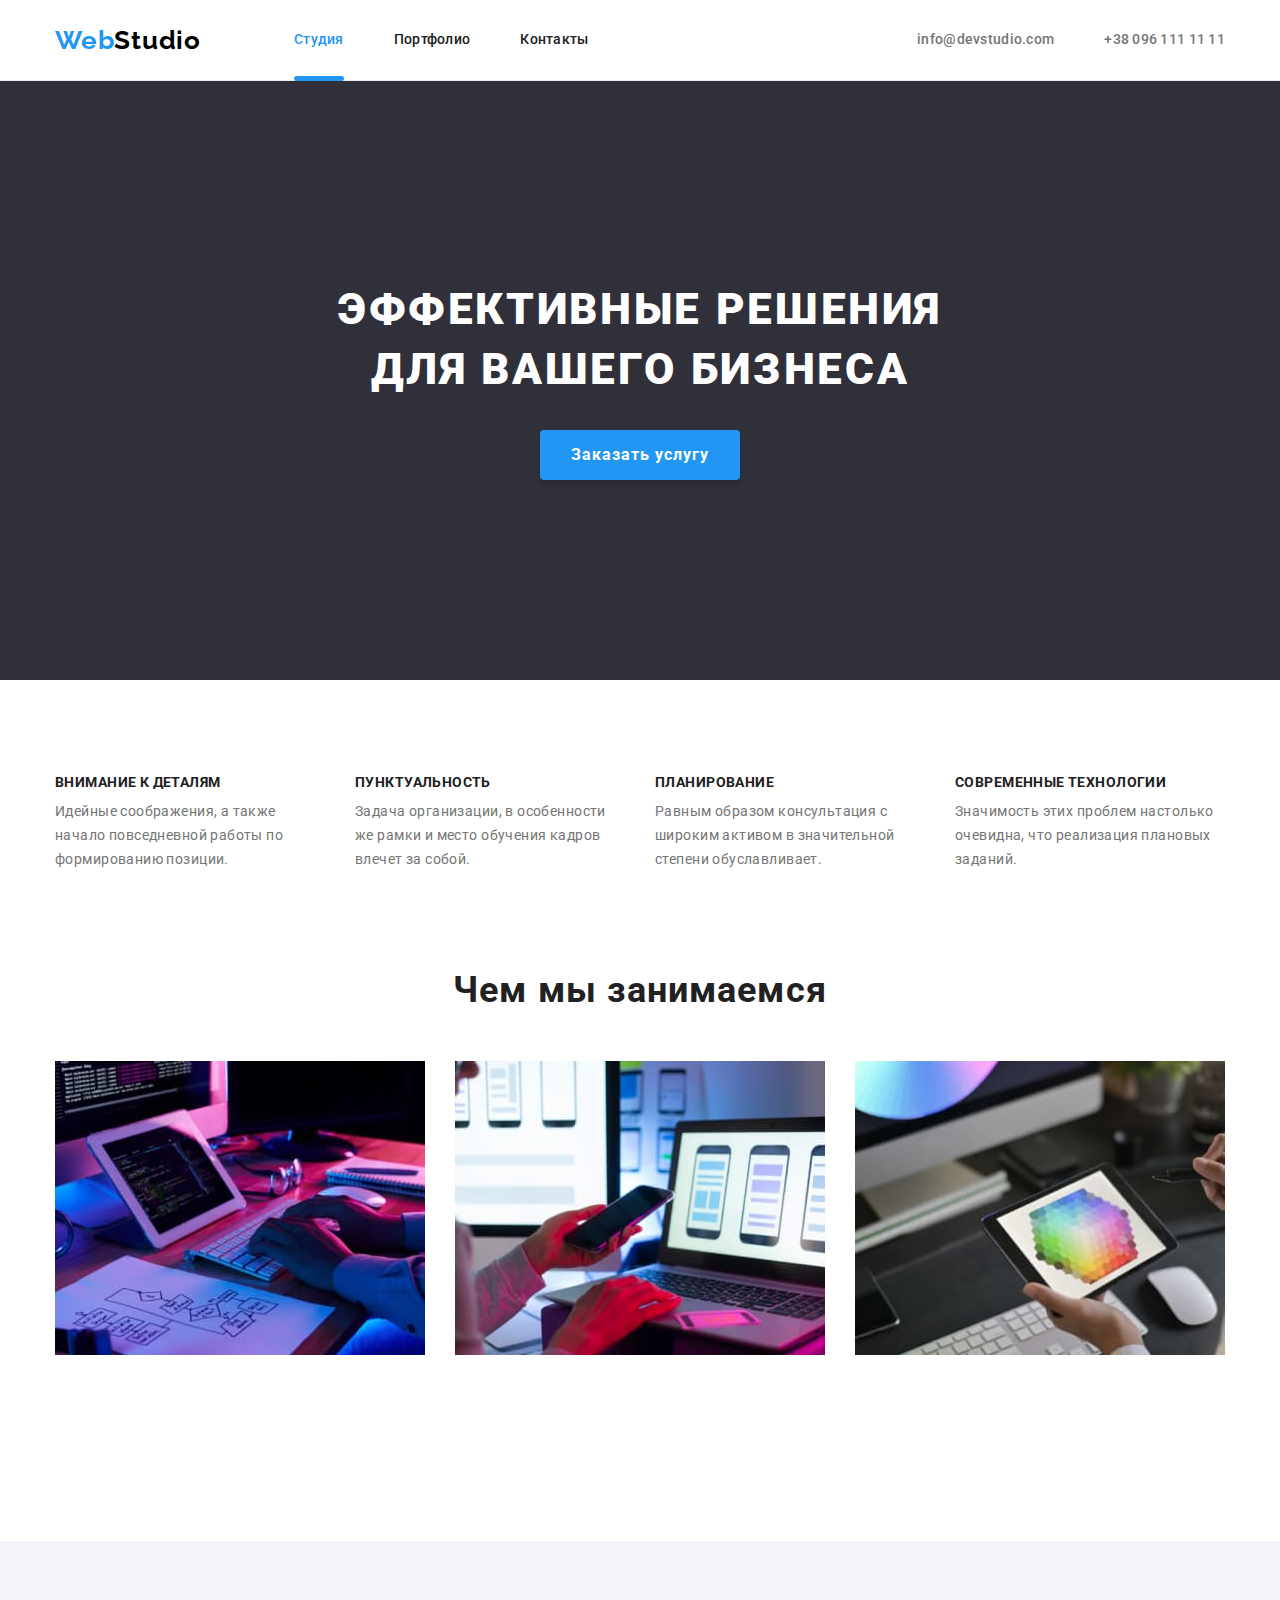
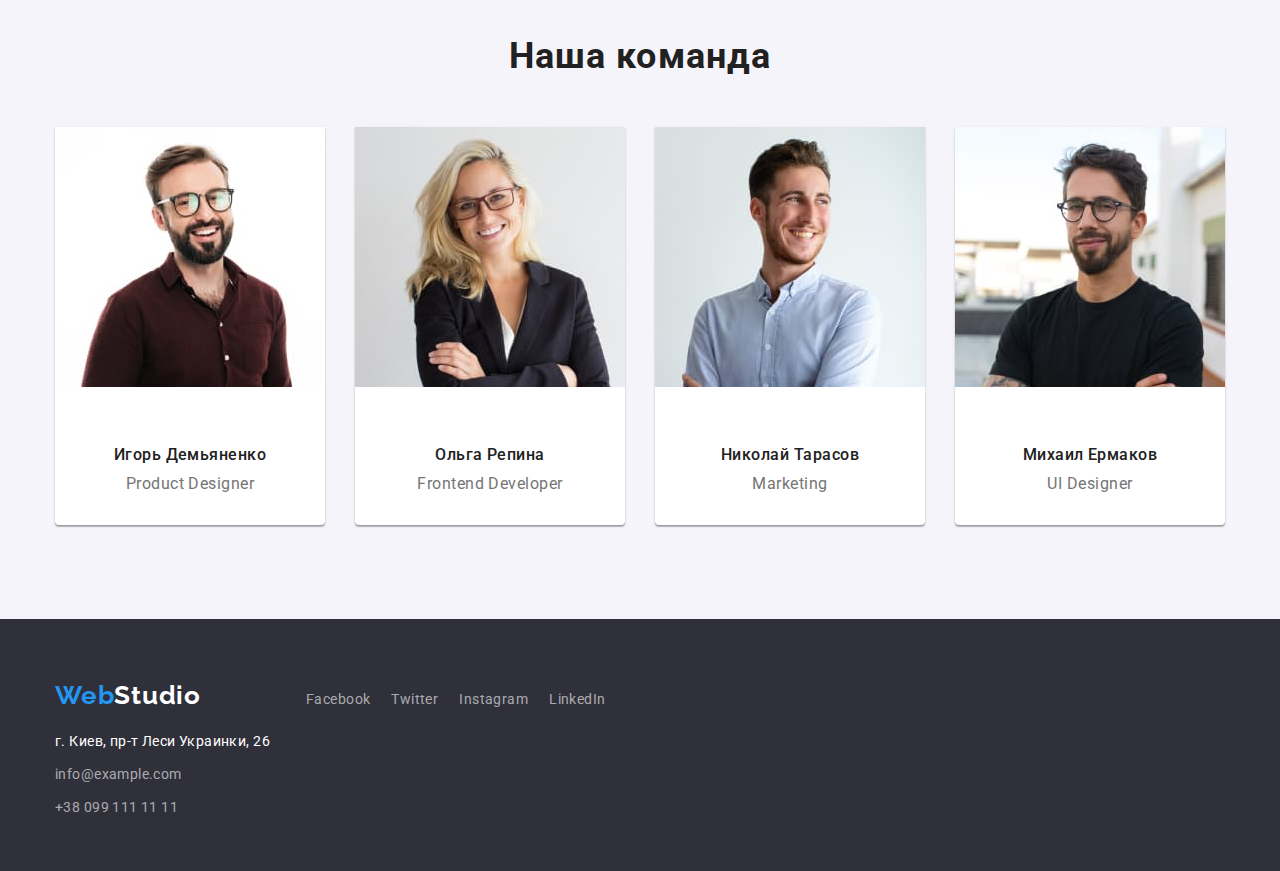
==== commit 8e9ff677: "Adds more positioning vars and Wraps designers info in div" ====
--- a/index.html
+++ b/index.html
@@ -161,7 +161,7 @@
           <!-- Cжатые *.jpg участников -->
           <ul class="designers-list nobullets">
             <li class="designers-list-item">
-              <div class="designers-info-container">
+              <div class="designers-card">
                 <img
                   class="image designers-photo"
                   src="./images/squooshed/team/designer-1.jpg"
@@ -169,13 +169,15 @@
                   width="270"
                   height="260"
                 />
-                <h3 class="designers-name primary-text-font">Игорь Демьяненко</h3>
-                <p class="designers-role" lang="en">Product Designer</p>
+                <div class="designers-card-title">
+                  <h3 class="designers-name primary-text-font">Игорь Демьяненко</h3>
+                  <p class="designers-role" lang="en">Product Designer</p>
+                </div>
               </div>
             </li>
 
             <li class="designers-list-item">
-              <div class="designers-info-container">
+              <div class="designers-card">
                 <img
                   class="image designers-photo"
                   src="./images/squooshed/team/designer-2.jpg"
@@ -183,13 +185,15 @@
                   width="270"
                   height="260"
                 />
-                <h3 class="designers-name primary-text-font">Ольга Репина</h3>
-                <p class="designers-role" lang="en">Frontend Developer</p>
+                <div class="designers-card-title">
+                  <h3 class="designers-name primary-text-font">Ольга Репина</h3>
+                  <p class="designers-role" lang="en">Frontend Developer</p>
+                </div>
               </div>
             </li>
 
             <li class="designers-list-item">
-              <div class="designers-info-container">
+              <div class="designers-card">
                 <img
                   class="image designers-photo"
                   src="./images/squooshed/team/designer-3.jpg"
@@ -197,13 +201,15 @@
                   width="270"
                   height="260"
                 />
-                <h3 class="designers-name primary-text-font">Николай Тарасов</h3>
-                <p class="designers-role" lang="en">Marketing</p>
+                <div class="designers-card-title">
+                  <h3 class="designers-name primary-text-font">Николай Тарасов</h3>
+                  <p class="designers-role" lang="en">Marketing</p>
+                </div>
               </div>
             </li>
 
             <li class="designers-list-item">
-              <div class="designers-info-container">
+              <div class="designers-card">
                 <img
                   class="image designers-photo"
                   src="./images/squooshed/team/designer-4.jpg"
@@ -211,8 +217,10 @@
                   width="270"
                   height="260"
                 />
-                <h3 class="designers-name primary-text-font">Михаил Ермаков</h3>
-                <p class="designers-role" lang="en">UI Designer</p>
+                <div class="designers-card-title">
+                  <h3 class="designers-name primary-text-font">Михаил Ермаков</h3>
+                  <p class="designers-role" lang="en">UI Designer</p>
+                </div>
               </div>
             </li>
           </ul>
--- a/css/styles.css
+++ b/css/styles.css
@@ -1,84 +1,123 @@
+/* Позиционирование */
+/* ...; */
+/* Блочная модель */
+/* ...; */
+/* Типографика */
+/* ...;  */
+/* Отображение */
+/* ...; */
+/* Прочее */
+/* ...; */
+
+/* ------------------------------------------------------ */
+/* || --------------- START "ПЕРЕМЕННЫЕ" ---------------- */
+/* ------------------------------------------------------ */
 :root {
-  /* Палитра */
+  /* || ----------------- START "ПАЛИТРА" ----------------- */
   --color-text-primary: #212121; /* Основной цвет текста #212121 (nav-link, h2, h3, filters-btn) */
   --color-text-secondary: #757575; /* Вторичный цвет текста #757575 */
   --color-accent: #2196f3; /* Акцент #2196F3 */
+  --color-hero-btn-hover: #188ce8; /* Цвет Кнопки-героя при фокусе */
   --color-bg-hero: #2f303a;
   --color-bg-section-grey: #f5f4fa;
   --color-bg-project-card: #eeeeee;
   --color-white: #ffffff;
   --color-black: #000000;
+  --color-header-decoration-line: #ececec;
 
   /* Тень для Главной кнопки (статическая) и Вторичной кнопки (динамическая - по наведению/при фокусе) */
   --color-filters-btn-box-shadow-light: rgba(0, 0, 0, 0.08);
   --color-filters-btn-box-shadow-darker: rgba(0, 0, 0, 0.1);
   --color-filters-btn-box-shadow-darkest: rgba(0, 0, 0, 0.12);
+
   --box-shadow-filters-btn: 0 3px 1px var(--color-filters-btn-box-shadow-darker),
     0 1px 2px var(--color-filters-btn-box-shadow-light),
     0 2px 2px var(--color-filters-btn-box-shadow-darkest);
 
   /* Тень для Карточки дизайнера (статическая) - material shadow v1 */
-  --color-designers-card-shadow-light: rgba(0, 0, 0, 0.12);
-  --color-designers-card-shadow-darker: rgba(0, 0, 0, 0.14);
-  --color-designers-card-shadow-darkest: rgba(0, 0, 0, 0.2);
-  --designers-card-shadow: 0 1px 3px var(--color-designers-card-shadow-light),
-    0 1px 1px var(--color-designers-card-shadow-darker),
-    0 2px 1px var(--color-designers-card-shadow-darkest);
+  --color-designers-card-box-shadow-light: rgba(0, 0, 0, 0.12);
+  --color-designers-card-box-shadow-darker: rgba(0, 0, 0, 0.14);
+  --color-designers-card-box-shadow-darkest: rgba(0, 0, 0, 0.2);
+
+  --box-shadow-designers-card: 0 1px 3px var(--color-designers-card-box-shadow-light),
+    0 1px 1px var(--color-designers-card-box-shadow-darker),
+    0 2px 1px var(--color-designers-card-box-shadow-darkest);
 
   --color-hero-btn-shadow: rgba(0, 0, 0, 0.15);
   --box-shadow-hero-btn: 0 4px 4px var(--color-hero-btn-shadow); /* Тень Кнопки-героя (статическая) */
 
-  --color-hero-btn-hover: #188ce8; /* Цвет Кнопки-героя при фокусе */
-
-  --color-header-decoration-line: #ececec;
   --color-footer-contacts: rgba(255, 255, 255, 0.6);
-
-  /* Размеры Студии */
-  --max-width-body: 1600px; /* Макс. ширина страницы */
+  /* || ------------------ END "ПАЛИТРА" ------------------ */
+
+  /* || ------------- START "РАЗМЕРЫ СТУДИИ" -------------- */
+
   --max-width-container: 1200px; /* Макс. ширина контейнера */
-  --padding-container: 0 15px; /* Две вертикальные полосы заполнения, которые сжимают контент внутрь страницы по горизонтали */
-
-  --max-height-header: 80px; /* Макс. высота Хедера */
-  --min-height-footer: 252px; /* Мин. высота Футера */
-
-  --padding-logo: 2.5px 0; /* Две горизонтальные полосы заполнения между ссылкой и границей Лого для увеличения зоны клика */
+  --padding-container: 0 15px; /* Падинги - дают отступ от контейнера - сжимают контент внутрь страницы по горизонтали  */
+
+  /* Хедер */
+  --min-height-header: 80px; /* Мин. высота Хедера */
+
+  /* Хедер-Лого */
+  --padding-logo: 2.5px 0; /* Вертикальные Падинги для увеличения зоны клика по ссылке */
   --margin-right-logo-container: 93px; /* Правый отступ между Лого и навигацией */
 
+  /* Хедер-"Главная навигация" */
   --min-width-nav-menu: 294px; /* Мин. ширина меню Главной навигации */
   --margin-right-nav-menu-item: 50px; /* Правый отступ между ссылками Главной навигации */
 
-  --min-width-header-contacts-container: 307px; /* Мин. ширина контейнера с Контактами в Хедере */
-  --margin-right-header-contacts-list-item: 50px; /* Правый отступ между ссылками Контактов в Хедере */
-
+  /* Хедер-Контакты */
+  --min-width-header-contacts-container: 307px; /* Мин. ширина контейнера с Контактами */
+  --margin-right-header-contacts-list-item: 50px; /* Правый отступ между ссылками Контактов */
+
+  /* Герой */
   --margin-bottom-hero-title: 30px; /* Нижний отступ между Заголовком h1 и Кнопкой-Героем */
 
-  --margin-bottom-features-heading: 10px; /* Нижний отступ между Оглавлением h3 и параграфом в секции "Особенности" */
-  --margin-right-features-list-item: 30px; /* Правый отступ между параграфами в секции "Особенности" */
-
+  /* Особенности */
+  --margin-bottom-features-heading: 10px; /* Нижний отступ между Оглавлением h3 и параграфом */
+  --margin-right-features-list-item: 30px; /* Правый отступ между параграфами */
+
+  /* "Чем мы занимаемся" */
   --margin-bottom-section-title: 50px; /* Нижний отступ между заголовком h2 и секциями "Чем мы занимаемся" и "Наша команда" */
-  --margin-right-activities-list-item: 30px; /* Правый отступ между изображениями в секции "Чем мы занимаемся" */
-
-  --margin-bottom-designers-photo: 30px; /* Нижний отступ между фото и именем дизайнера в секции "Наша команда" */
-  --margin-bottom-designers-name: 10px; /* Нижний отступ между именем и ролью дизайнера в секции "Наша команда" */
-  --margin-right-designers-list-item: 30px; /* Правый отступ между карточками дизайнеров в секции "Наша команда" */
-
-  --margin-top-footer-address: 20px; /* Верхний отступ между тегом адреса и Лого в Футере */
-  --margin-bottom-footer-address-list-item: 9px; /* Нижний отступ между ссылками адреса в Футере */
-
+  --margin-right-activities-list-item: 30px; /* Правый отступ между изображениями активностей */
+
+  /* "Наша команда"-"Карточка дизайнера" */
+  --margin-bottom-designers-photo: 30px; /* Нижний отступ между фото и именем дизайнера */
+  --padding-designers-card-title: 30px 15px; /* Элементы под фото дизайнера обернул в див, и дал паддинги со всех сторон */
+  --margin-bottom-designers-name: 10px; /* Нижний отступ между именем и ролью дизайнера */
+  --margin-right-designers-list-item: 30px; /* Правый отступ между карточками дизайнеров */
+
+  /* Футер */
+  --min-height-footer: 252px; /* Мин. высота Футера */
+
+  /* Футер-Адрес */
+  --margin-top-footer-address: 20px; /* Верхний отступ между адресом и Лого в Футере */
+  --margin-bottom-footer-address-list-item: 9px; /* Нижний отступ между ссылками в адресе в Футере */
+
+  /* Футер-Соц-ссылки */
+  --padding-left-footer-social-container: 20px; /* Левый отступ между контейнерами ссылок на соц. сети и адресом в Футере */
   --min-width-footer-social-list: 400px; /* Мин. ширина списка ссылок на соц. сети в Футере */
   --margin-right-footer-social-list-item: 21px; /* Правый отступ между ссылками на соц. сети в Футере */
-
-  /* Размеры Портфолио */
+  /* || -------------- END "РАЗМЕРЫ СТУДИИ" --------------- */
+
+  /* || ------------ START "РАЗМЕРЫ ПОРТФОЛИО" ------------ */
+  /* Портфолио-Фильтры-кнопки */
   --margin-bottom-portfolio-filters: 50px; /* Нижний отступ между фильтрами-кнопками и карточками проектов в Портфолио */
   --margin-right-portfolio-filters-list-item: 8px; /* Правый отступ между фильтрами-кнопками в Портфолио */
 
+  /* Портфолио-"Карточки проекта" */
+  --min-height-portfolio-card: 404px; /* Мин. высота карточки проекта */
+  --margin-right-portfolio-card: 30px; /* Горизонтальный отступ между карточками проекта */
+  --margin-bottom-portfolio-card: 30px; /* Вертикальный отступ между карточками проекта */
+
   /* Макс. ширина карточки проекта */
   --flex-basis-portfolio-card: calc((100% / 3) - var(--margin-right-portfolio-card));
 
-  --max-height-portfolio-card: 404px; /* Макс. высота карточки проекта */
-  --margin-right-portfolio-card: 30px; /* Горизонтальный отступ между карточками проекта */
-  --margin-bottom-portfolio-card: 30px; /* Вертикальный отступ между карточками проекта */
-}
+  /* || ------------- END "РАЗМЕРЫ ПОРТФОЛИО" ------------- */
+}
+
+/* ------------------------------------------------------ */
+/* || ---------------- END "ПЕРЕМЕННЫЕ" ----------------- */
+/* ------------------------------------------------------ */
 
 /* ------------------------------------------------------ */
 /* || ------------- START "ОБЩИЕ НАСТРОЙКИ" ------------- */
@@ -113,7 +152,6 @@
   font-family: Roboto;
   color: var(--color-text-primary);
   background-color: var(--color-white);
-  max-width: var(--max-width-body);
   margin: 0 auto;
 }
 
@@ -153,9 +191,10 @@
   list-style: none;
 }
 
-.image,
-.symbol {
+.image {
   display: block;
+  max-width: 100%;
+  height: auto;
 }
 
 .links {
@@ -205,7 +244,7 @@
                                + header-contacts-container > (header-contacts-list) */
 
 .page-header {
-  max-height: var(--max-height-header);
+  min-height: var(--min-height-header);
   padding-top: 24px;
   padding-bottom: 25px;
 }
@@ -214,8 +253,7 @@
 .page-header::after {
   content: "";
   position: absolute;
-  max-width: var(--max-width-body);
-  min-width: var(--max-width-body);
+  min-width: 100%;
   max-height: 0;
   top: 80px;
   /* Line */
@@ -226,7 +264,6 @@
   display: flex;
   align-items: center;
   min-height: 31px;
-  justify-content: space-between;
 }
 
 .header-nav {
@@ -574,6 +611,8 @@
 .activities-list {
   display: flex;
   justify-content: center;
+  min-width: 1170px;
+  min-height: 386px;
 }
 
 .activities-list-item:not(:nth-child(3n-3)) {
@@ -610,35 +649,44 @@
 
 /* team */
 .designers-list {
-  min-width: 100%;
+  min-width: 1170px;
   min-height: 368px;
   display: flex;
   justify-content: center;
 }
 
 /* team card 1-4 or "designers card" */
-.designers-list-item {
+.designers-list > .designers-list-item {
+  display: block;
   min-width: 270px;
   min-height: 368px;
+}
+
+.designers-card {
+  min-width: 270px;
+
   border-radius: 0 0 4px 4px;
   background-color: var(--color-white); /* card bg */
+
   /* Тень для Карточки дизайнера (статическая) - material shadow v1 */
-  box-shadow: var(--designers-card-shadow);
+  box-shadow: var(--box-shadow-designers-card);
 }
 
 .designers-list-item:not(:nth-child(4n - 4)) {
   margin-right: var(--margin-right-designers-list-item);
 }
 
-.designers-info-container {
+.designers-card-title {
+  min-height: 108px;
+
   display: flex;
   flex-direction: column;
   align-items: center;
+
+  padding: var(--padding-designers-card-title);
 }
 
 .designers-photo {
-  min-width: 270px;
-  min-height: 260px;
   margin-bottom: var(--margin-bottom-designers-photo);
 }
 
@@ -737,7 +785,7 @@
 
 .footer-social-container {
   display: flex;
-  padding-left: 20px;
+  padding-left: var(--padding-left-footer-social-container);
 }
 
 .footer-social-list {
@@ -773,8 +821,8 @@
   justify-content: center;
 }
 
-.portfolio-filters-list-item {
-}
+/* .portfolio-filters-list-item {
+} */
 
 .portfolio-filters-list-item:not(:last-child) {
   margin-right: var(--margin-right-portfolio-filters-list-item);
@@ -804,7 +852,10 @@
   flex-flow: row wrap;
   justify-content: center;
   align-items: center;
-  min-width: 100%;
+  min-width: 1170px;
+  max-width: 1170px;
+  min-height: 1272px;
+  max-height: 1272px;
   outline: 1px solid tomato;
 
   margin-bottom: calc(-1 * var(--margin-bottom-portfolio-card));
@@ -819,7 +870,7 @@
 
   flex-basis: var(--flex-basis-portfolio-card);
 
-  max-height: var(--max-height-portfolio-card);
+  min-height: var(--min-height-portfolio-card);
   margin-bottom: var(--margin-bottom-portfolio-card);
   background-color: var(--color-white);
 
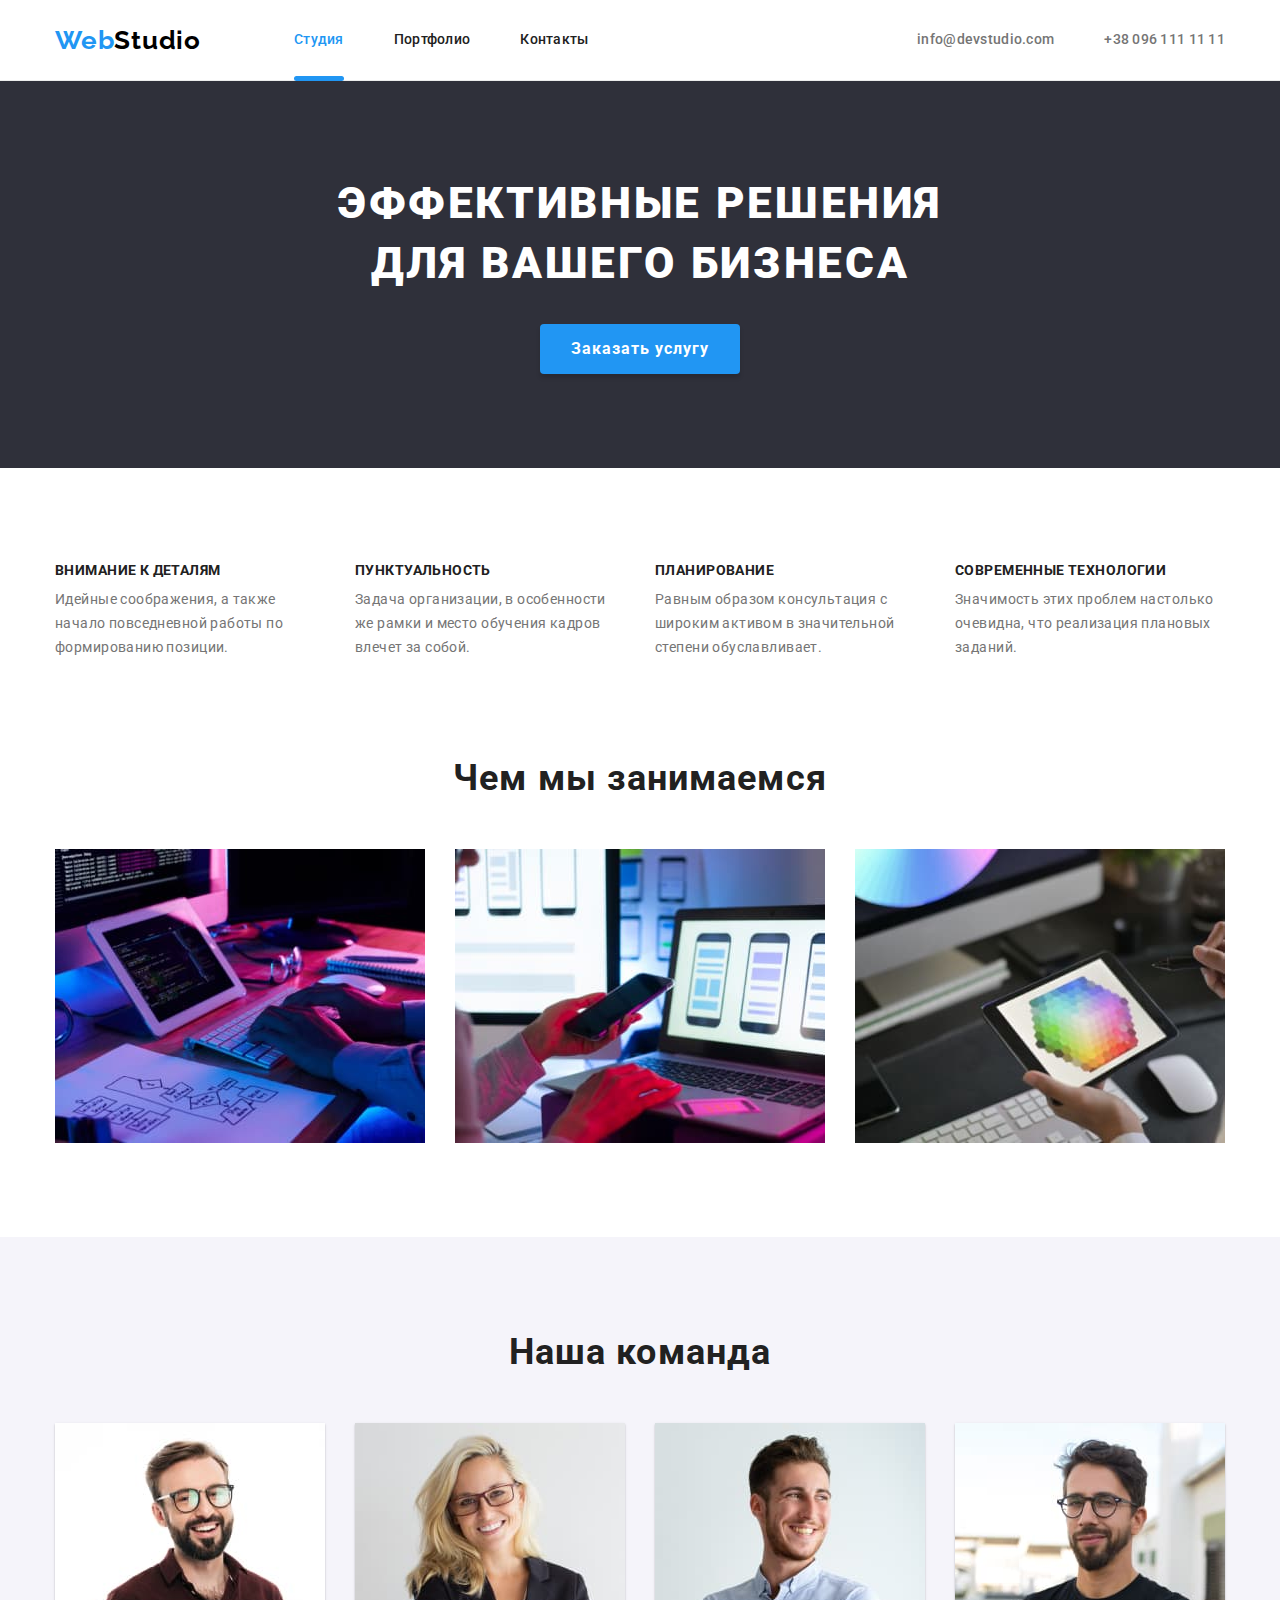
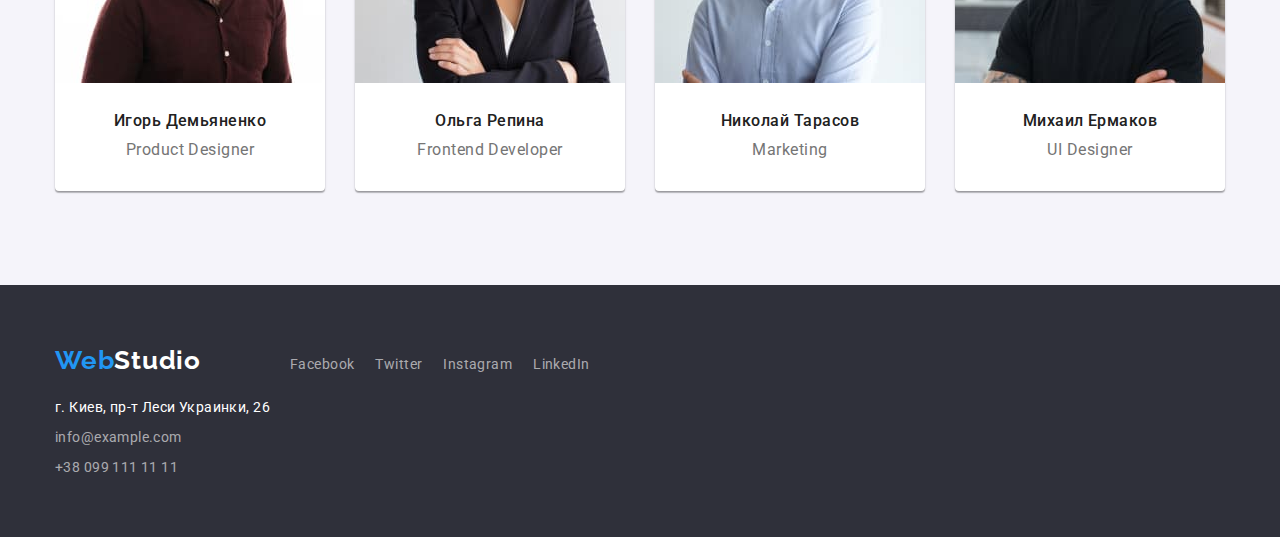
==== commit 707af325: "Adds ".💪" class to all elements, renames ".nobullets" to ".list"" ====
--- a/index.html
+++ b/index.html
@@ -21,10 +21,10 @@
   </head>
 
   <body class="studio-body">
-    <!-- Шапка сайта 01/Jun/2021 17:32 -->
+    <!-- Шапка сайта 2021-Jun-11 01:59 AM -->
     <header class="page-header">
-      <div class="header-container container">
-        <nav class="header-nav">
+      <div class="header-container container 💪">
+        <nav class="header-nav 💪">
           <div class="logo-container">
             <a class="logo links" href="./" hreflang="ru">
               <span class="webstudio accent" lang="en">Web</span
@@ -32,7 +32,7 @@
             </a>
           </div>
 
-          <ul class="nav-menu nobullets">
+          <ul class="nav-menu list 💪">
             <li class="nav-menu-item">
               <a class="nav-link links" href="./index.html" hreflang="ru" aria-current="page"
                 >Студия</a
@@ -49,7 +49,7 @@
           </ul>
         </nav>
         <div class="header-contacts-container">
-          <ul class="header-contacts-list nobullets">
+          <ul class="header-contacts-list list 💪">
             <li class="header-contacts-list-item">
               <a class="header-contacts links" href="mailto:info@devstudio.com"
                 >info@devstudio.com</a
@@ -67,7 +67,7 @@
     <main>
       <!-- Герой -->
       <section class="hero section">
-        <div class="hero-container container">
+        <div class="hero-container container 💪">
           <h1 class="hero-title">
             Эффективные решения <br />
             для вашего бизнеса
@@ -83,7 +83,7 @@
       <section class="features section">
         <div class="features-container container">
           <h2 class="is-hidden">Особенности</h2>
-          <ul class="features-list nobullets">
+          <ul class="features-list list 💪">
             <li class="features-list-item">
               <h3 class="features-heading">Внимание к деталям</h3>
               <p class="features-paragraph secondary-text-font">
@@ -120,7 +120,7 @@
         <div class="activities-container container">
           <h2 class="section-title activities-title">Чем мы занимаемся</h2>
           <!-- Сжатые *.jpg активностей -->
-          <ul class="activities-list nobullets">
+          <ul class="activities-list list 💪">
             <li class="activities-list-item">
               <img
                 class="image"
@@ -159,7 +159,7 @@
         <div class="designers-container container">
           <h2 class="section-title designers-title">Наша команда</h2>
           <!-- Cжатые *.jpg участников -->
-          <ul class="designers-list nobullets">
+          <ul class="designers-list list 💪">
             <li class="designers-list-item">
               <div class="designers-card">
                 <img
@@ -228,16 +228,16 @@
       </section>
     </main>
 
-    <!-- Footer Updated on 2021-Jun-06 19:39 -->
+    <!-- Footer Updated on 2021-Jun-11 01:59 -->
     <footer class="page-footer">
-      <div class="footer-container container">
+      <div class="footer-container container 💪">
         <div class="footer-address-wrapper">
           <a class="logo links" href="./index.html">
             <span class="webstudio accent" lang="en">Web</span
             ><span class="webstudio white" lang="en">Studio</span>
           </a>
           <address class="footer-address">
-            <ul class="footer-address-list nobullets">
+            <ul class="footer-address-list list">
               <li class="footer-address-list-item">
                 <a
                   class="footer-map-pointer secondary-text-font links"
@@ -263,8 +263,8 @@
           </address>
         </div>
 
-        <div class="footer-social-container">
-          <ul class="footer-social-list nobullets">
+        <div class="footer-social-container 💪">
+          <ul class="footer-social-list list 💪">
             <li class="footer-social-list-item">
               <a
                 class="footer-social-link links secondary-text-font footer-contacts"
@@ -308,13 +308,13 @@
     <!-- Модальное окно -->
     <div class="backdrop is-hidden" title="modal-window" data-modal>
       <div class="modal">
-        <div class="modal-close-btn-container">
+        <div class="modal-close-btn-container 💪">
           <button class="modal-close-btn btn btn--secondary" type="button" data-modal-close>
             X
           </button>
         </div>
         <!-- Форма -->
-        <form class="contact-form" action="#" method="GET">
+        <form class="contact-form 💪" action="#" method="GET">
           <p class="modal-title primary-text-font">Оставьте свои данные, мы Вам перезвоним</p>
 
           <input
@@ -426,7 +426,7 @@
               </select></label
             >
           </div>
-          <div class="form-btn-container">
+          <div class="form-btn-container 💪">
             <button class="contact-form-btn btn btn--secondary" type="submit">Submit</button>
             <button class="contact-form-btn btn btn--secondary" type="reset">Clear</button>
           </div>
--- a/css/styles.css
+++ b/css/styles.css
@@ -13,6 +13,8 @@
 /* || --------------- START "ПЕРЕМЕННЫЕ" ---------------- */
 /* ------------------------------------------------------ */
 :root {
+  --font-family-body: Roboto, "Open Sans", "Helvetica Neue", Arial, Helvetica, sans-serif;
+
   /* || ----------------- START "ПАЛИТРА" ----------------- */
   --color-text-primary: #212121; /* Основной цвет текста #212121 (nav-link, h2, h3, filters-btn) */
   --color-text-secondary: #757575; /* Вторичный цвет текста #757575 */
@@ -49,72 +51,64 @@
   --color-footer-contacts: rgba(255, 255, 255, 0.6);
   /* || ------------------ END "ПАЛИТРА" ------------------ */
 
-  /* || ------------- START "РАЗМЕРЫ СТУДИИ" -------------- */
-
+  /* || ------------- START "ОТСТУПЫ СТУДИИ" -------------- */
   --max-width-container: 1200px; /* Макс. ширина контейнера */
   --padding-container: 0 15px; /* Падинги - дают отступ от контейнера - сжимают контент внутрь страницы по горизонтали  */
+  --flex-card-margin: 30px; /* Верхний и Левый отступы между карточками Особенностей, Активностей, Дизайнеров. */
+  --flex-margins-top-and-left: var(--flex-card-margin) 0 0 var(--flex-card-margin);
 
   /* Хедер */
-  --min-height-header: 80px; /* Мин. высота Хедера */
-
   /* Хедер-Лого */
   --padding-logo: 2.5px 0; /* Вертикальные Падинги для увеличения зоны клика по ссылке */
   --margin-right-logo-container: 93px; /* Правый отступ между Лого и навигацией */
 
   /* Хедер-"Главная навигация" */
-  --min-width-nav-menu: 294px; /* Мин. ширина меню Главной навигации */
   --margin-right-nav-menu-item: 50px; /* Правый отступ между ссылками Главной навигации */
 
   /* Хедер-Контакты */
-  --min-width-header-contacts-container: 307px; /* Мин. ширина контейнера с Контактами */
   --margin-right-header-contacts-list-item: 50px; /* Правый отступ между ссылками Контактов */
 
   /* Герой */
-  --margin-bottom-hero-title: 30px; /* Нижний отступ между Заголовком h1 и Кнопкой-Героем */
+  --margin-bottom-30px: 30px; /* Нижний отступ между Заголовком h1 и Кнопкой-Героем */
 
   /* Особенности */
+  --flex-features-card-qty: 4; /* Кол-во карточек Особенностей на одной линии. */
   --margin-bottom-features-heading: 10px; /* Нижний отступ между Оглавлением h3 и параграфом */
-  --margin-right-features-list-item: 30px; /* Правый отступ между параграфами */
 
   /* "Чем мы занимаемся" */
+  --flex-activities-card-qty: 3; /* Кол-во карточек Активностей на одной линии. */
   --margin-bottom-section-title: 50px; /* Нижний отступ между заголовком h2 и секциями "Чем мы занимаемся" и "Наша команда" */
-  --margin-right-activities-list-item: 30px; /* Правый отступ между изображениями активностей */
-
-  /* "Наша команда"-"Карточка дизайнера" */
-  --margin-bottom-designers-photo: 30px; /* Нижний отступ между фото и именем дизайнера */
-  --padding-designers-card-title: 30px 15px; /* Элементы под фото дизайнера обернул в див, и дал паддинги со всех сторон */
+
+  /* "Наша команда"-"Карточки Дизайнеров" */
+  --flex-designers-card-qty: 4; /* Кол-во карточек Дизайнеров на одной линии. */
+
+  --padding-designers-card-title: 30px; /* Паддинги между именем и ролью дизайнера и их контейнером */
   --margin-bottom-designers-name: 10px; /* Нижний отступ между именем и ролью дизайнера */
-  --margin-right-designers-list-item: 30px; /* Правый отступ между карточками дизайнеров */
 
   /* Футер */
-  --min-height-footer: 252px; /* Мин. высота Футера */
-
   /* Футер-Адрес */
-  --margin-top-footer-address: 20px; /* Верхний отступ между адресом и Лого в Футере */
-  --margin-bottom-footer-address-list-item: 9px; /* Нижний отступ между ссылками в адресе в Футере */
+  --margin-top-footer-address: 20px; /* Верхний отступ между адресом и Лого */
+  --margin-bottom-footer-address-list-item: 9px; /* Нижний отступ между ссылками в адресе */
 
   /* Футер-Соц-ссылки */
-  --padding-left-footer-social-container: 20px; /* Левый отступ между контейнерами ссылок на соц. сети и адресом в Футере */
-  --min-width-footer-social-list: 400px; /* Мин. ширина списка ссылок на соц. сети в Футере */
-  --margin-right-footer-social-list-item: 21px; /* Правый отступ между ссылками на соц. сети в Футере */
-  /* || -------------- END "РАЗМЕРЫ СТУДИИ" --------------- */
+  --padding-left-footer-social-container: 20px; /* Левый отступ между контейнерами ссылок на соц. сети и адресом */
+  --margin-right-footer-social-list-item: 21px; /* Правый отступ между ссылками на соц. сети */
+  /* || -------------- END "ОТСТУПЫ СТУДИИ" --------------- */
 
   /* || ------------ START "РАЗМЕРЫ ПОРТФОЛИО" ------------ */
   /* Портфолио-Фильтры-кнопки */
-  --margin-bottom-portfolio-filters: 50px; /* Нижний отступ между фильтрами-кнопками и карточками проектов в Портфолио */
-  --margin-right-portfolio-filters-list-item: 8px; /* Правый отступ между фильтрами-кнопками в Портфолио */
-
-  /* Портфолио-"Карточки проекта" */
-  --min-height-portfolio-card: 404px; /* Мин. высота карточки проекта */
-  --margin-right-portfolio-card: 30px; /* Горизонтальный отступ между карточками проекта */
-  --margin-bottom-portfolio-card: 30px; /* Вертикальный отступ между карточками проекта */
-
-  /* Макс. ширина карточки проекта */
-  --flex-basis-portfolio-card: calc((100% / 3) - var(--margin-right-portfolio-card));
-
+  --margin-bottom-portfolio-filters: 50px; /* Нижний отступ между Фильтрами-кнопками и карточками Проектов */
+  --margin-right-portfolio-filters-list-item: 8px; /* Правый отступ между фильтрами-кнопками */
+
+  /* Портфолио-"Карточки Проектов" */
+  --flex-portfolio-card-qty: 3; /* Количество карточек Проектов на одной линии во флекс-сетке. */
+
+  /* Макс. ширина карточки Проектов */
+  --flex-basis-portfolio-card: calc(
+    100% / var(--flex-portfolio-card-qty) - var(--flex-card-margin)
+  );
   /* || ------------- END "РАЗМЕРЫ ПОРТФОЛИО" ------------- */
 }
-
 /* ------------------------------------------------------ */
 /* || ---------------- END "ПЕРЕМЕННЫЕ" ----------------- */
 /* ------------------------------------------------------ */
@@ -147,20 +141,15 @@
 /* END "Обнуление" */
 
 /* Главная */
+.💪 {
+  display: flex;
+}
 
 body {
-  font-family: Roboto;
+  font-family: var(--font-family-body);
   color: var(--color-text-primary);
   background-color: var(--color-white);
-  margin: 0 auto;
-}
-
-/* .studio-body {
-  max-height: 2349px;
-}
-.portfolio-body {
-  max-height: 1880px;
-} */
+}
 
 .container {
   max-width: var(--max-width-container);
@@ -187,14 +176,12 @@
   color: var(--color-text-primary); /* Primary text color #212121 */
 }
 
-.nobullets {
+.list {
   list-style: none;
 }
 
 .image {
   display: block;
-  max-width: 100%;
-  height: auto;
 }
 
 .links {
@@ -207,6 +194,7 @@
 .btn {
   padding: 6px 22px;
   min-height: 38px;
+
   font-weight: 500;
   font-size: 16px;
   line-height: 162%; /* identical to box height, or 162% */
@@ -244,7 +232,6 @@
                                + header-contacts-container > (header-contacts-list) */
 
 .page-header {
-  min-height: var(--min-height-header);
   padding-top: 24px;
   padding-bottom: 25px;
 }
@@ -261,13 +248,10 @@
 }
 
 .header-container {
-  display: flex;
-  align-items: center;
-  min-height: 31px;
+  align-items: center;
 }
 
 .header-nav {
-  display: flex;
   align-items: center;
 }
 
@@ -285,8 +269,6 @@
   display: inline-flex;
   flex-flow: row nowrap;
   align-items: center;
-
-  min-width: 145px;
 
   padding: var(--padding-logo);
 
@@ -318,18 +300,12 @@
 
 /* START "Главная навигация сайта" */
 .nav-menu {
-  display: flex;
-  flex-flow: row nowrap;
-  align-items: center;
-
-  min-width: var(--min-width-nav-menu);
-  min-height: 16px;
+  flex-flow: row wrap;
+  align-items: center;
   color: var(--color-text-primary);
 }
 
-.nav-menu-item {
-  min-height: 16px;
-}
+/* .nav-menu-item { } */
 
 .nav-menu-item:not(:last-child) {
   margin-right: var(--margin-right-nav-menu-item);
@@ -339,21 +315,17 @@
 .nav-link,
 .header-contacts {
   position: relative;
-  min-height: 16px;
   padding-top: 7px;
   padding-bottom: 8px;
 
-  font-family: Roboto;
-  font-style: normal;
   font-weight: 500;
   font-size: 14px;
   line-height: 16px;
   letter-spacing: 0.02em;
   white-space: nowrap;
-
-  /* Студия    width: 49px; Портфолио width: 77px; Контакты  width: 68px; */
-}
-
+}
+
+/* Студия, Портфолио, Контакты */
 .nav-link {
   color: var(--color-text-primary);
 }
@@ -378,16 +350,11 @@
 
 /* START "Шапка сайта - Контакты" */
 .header-contacts-container {
-  min-width: var(--min-width-header-contacts-container);
-  margin-left: auto;
-  /* info@devstudio.com */ /* width: 135px; */
-  /* +38 096 111 11 11  */ /* width: 122px; */
+  margin-left: auto; /* info@devstudio.com, +38 096 111 11 11 */
 }
 
 .header-contacts-list {
-  display: flex;
-  min-width: 307px;
-  min-height: 16px;
+  flex-flow: row wrap;
 }
 
 .header-contacts-list-item:not(:last-child) {
@@ -433,7 +400,7 @@
   padding: 0 !important; /* Нет внутренних отступов. Не влияет. */
   border: 0 !important; /* Нет границы. Не влияет. */
   margin: 0 !important; /* Нет внешних отступов. Не влияет. */
-  outline-width: 0 !important; /* Нет рамки вокруг. Не влияет. */
+  outline: none !important; /* Нет рамки вокруг. Не влияет. */
   outline-offset: 0 !important; /* Нет сдвига рамки вокруг. Не влияет. */
 }
 /* END "СКРЫТЫЙ КЛАСС" */
@@ -458,33 +425,18 @@
 /* || ------------------ START "ГЕРОЙ" ------------------ */
 /* ------------------------------------------------------ */
 .hero {
-  display: flex;
+  background-color: var(--color-bg-hero); /* 2F303A */
+}
+
+.hero-container {
   flex-flow: column nowrap;
   justify-content: center;
   align-items: center;
-
-  min-height: 600px;
-  background-color: var(--color-bg-hero); /* 2F303A */
-}
-
-/* .main-container > .hero {
-} */
-
-.hero-container {
-  display: flex;
-  flex-flow: column nowrap;
-  justify-content: center;
-  align-items: center;
-  min-width: 696px;
-  min-height: 200px;
 }
 
 /* Эффективные решения для вашего бизнеса */
 .hero-container > .hero-title {
-  min-width: 696px;
-  min-height: 120px;
-
-  margin-bottom: var(--margin-bottom-hero-title);
+  margin-bottom: var(--margin-bottom-30px);
 
   /* Наследует от body: font-family: Roboto; */
   /* Наследует от браузера: font-style: normal; */
@@ -538,33 +490,25 @@
 }
 
 /* Особенности */
-.features-container {
-  min-height: 101px;
-}
+/* .features-container { } */
 
 .features-list {
-  display: flex;
+  flex-flow: row wrap;
   justify-content: center;
-  min-width: 1170px;
-  min-height: 101px;
+  align-items: center;
+  margin-top: calc(-1 * var(--flex-card-margin));
+  margin-left: calc(-1 * var(--flex-card-margin));
 }
 
 .features-list-item {
-  min-width: 270px;
-  min-height: 101px;
-}
-
-.features-list-item:not(:nth-child(4n-4)) {
-  margin-right: var(--margin-right-features-list-item);
+  flex-basis: calc(100% / var(--flex-features-card-qty) - var(--flex-card-margin));
+  margin-top: var(--flex-card-margin);
+  margin-left: var(--flex-card-margin);
 }
 
 /* Внимание к деталям, Пунктуальность, Планирование, Современные технологии */
 .features-heading {
-  min-width: 270px;
-  min-height: 16px;
-
   margin-bottom: var(--margin-bottom-features-heading);
-
   line-height: 16px;
   font-size: 14px;
   letter-spacing: 0.03em;
@@ -595,35 +539,27 @@
 /* ------------------------------------------------------ */
 /* || ------------ START "ЧЕМ МЫ ЗАНИМАЕМСЯ" ------------ */
 /* ------------------------------------------------------ */
-.activities {
-  min-height: 386px;
-}
-
-/* Чем мы занимаемся */
-.activities-container {
-  margin: 0 auto;
-}
+/* .activities { } */
+/* .activities-container { } */
 
 main > .activities {
   padding-top: 47px;
 }
 
 .activities-list {
-  display: flex;
+  flex-flow: row wrap;
   justify-content: center;
-  min-width: 1170px;
-  min-height: 386px;
-}
-
-.activities-list-item:not(:nth-child(3n-3)) {
-  margin-right: var(--margin-right-activities-list-item);
-}
-
-/* Чем мы занимаемся */
-.activities-title {
-  min-width: 376px;
-  min-height: 42px;
-}
+  align-items: center;
+  margin-top: calc(-1 * var(--flex-card-margin));
+  margin-left: calc(-1 * var(--flex-card-margin));
+}
+
+.activities-list-item {
+  flex-basis: calc(100% / var(--flex-activities-card-qty) - var(--flex-card-margin));
+  margin-top: var(--flex-card-margin);
+  margin-left: var(--flex-card-margin);
+}
+/* .activities-title { } */
 /* ------------------------------------------------------ */
 /* || ------------- END "ЧЕМ МЫ ЗАНИМАЕМСЯ" ------------- */
 /* ------------------------------------------------------ */
@@ -632,39 +568,29 @@
 /* || ------------- START "НАША КОМАНДА" ---------------- */
 /* ------------------------------------------------------ */
 .designers {
-  min-height: 648px;
   background-color: var(--color-bg-section-grey);
 }
 
-.designers-container {
-  min-height: 460px;
-  margin: 0 auto;
-}
-
-/* Наша команда */
-.designers-title {
-  min-width: 264px;
-  min-height: 42px;
-}
+/* .designers-container { } */
+/* .designers-title { } */
 
 /* team */
 .designers-list {
-  min-width: 1170px;
-  min-height: 368px;
-  display: flex;
+  flex-flow: row wrap;
   justify-content: center;
+  align-items: center;
+  margin-top: calc(-1 * var(--flex-card-margin));
+  margin-left: calc(-1 * var(--flex-card-margin));
 }
 
 /* team card 1-4 or "designers card" */
-.designers-list > .designers-list-item {
-  display: block;
-  min-width: 270px;
-  min-height: 368px;
+.designers-list-item {
+  flex-basis: calc(100% / var(--flex-designers-card-qty) - var(--flex-card-margin));
+  margin-top: var(--flex-card-margin);
+  margin-left: var(--flex-card-margin);
 }
 
 .designers-card {
-  min-width: 270px;
-
   border-radius: 0 0 4px 4px;
   background-color: var(--color-white); /* card bg */
 
@@ -672,22 +598,8 @@
   box-shadow: var(--box-shadow-designers-card);
 }
 
-.designers-list-item:not(:nth-child(4n - 4)) {
-  margin-right: var(--margin-right-designers-list-item);
-}
-
 .designers-card-title {
-  min-height: 108px;
-
-  display: flex;
-  flex-direction: column;
-  align-items: center;
-
   padding: var(--padding-designers-card-title);
-}
-
-.designers-photo {
-  margin-bottom: var(--margin-bottom-designers-photo);
 }
 
 .designers-name {
@@ -729,39 +641,24 @@
 /* || -------------- START "ПОДВАЛ САЙТА" --------------- */
 /* ------------------------------------------------------ */
 .page-footer {
-  min-height: var(--min-height-footer);
   padding: 60px 0;
   background-color: var(--color-bg-hero);
 }
 
 .footer-container {
-  display: flex;
   flex-flow: row nowrap;
   align-items: baseline;
-  max-height: 132px;
-}
-
-.footer-address-wrapper {
-  min-width: 231px;
-  min-height: 132px;
-}
+}
+
+/* .footer-address-wrapper { } */
 
 .footer-address {
   font-style: inherit;
-  min-width: 231px;
-  min-height: 81px;
   margin-top: var(--margin-top-footer-address);
 }
 
-.footer-address-list {
-  min-width: 231px;
-  min-height: 81px;
-}
-
-.footer-address-list-item {
-  min-width: 231px;
-  min-height: 21px;
-}
+/* .footer-address-list { } */
+/* .footer-address-list-item { } */
 
 .footer-address-list-item:not(:last-child) {
   margin-bottom: var(--margin-bottom-footer-address-list-item);
@@ -770,7 +667,7 @@
 /* г. Киев, пр-т Леси Украинки, 26, info@example.com, +38 099 111 11 11 */
 .footer-map-pointer,
 .footer-contacts {
-  min-height: 21px;
+  max-height: 21px;
 }
 
 /* г. Киев, пр-т Леси Украинки, 26 */
@@ -784,15 +681,10 @@
 }
 
 .footer-social-container {
-  display: flex;
   padding-left: var(--padding-left-footer-social-container);
 }
 
-.footer-social-list {
-  display: flex;
-  min-width: var(--min-width-footer-social-list);
-  min-height: 21px;
-}
+/* .footer-social-list {} */
 
 .footer-social-list-item:not(:last-child) {
   margin-right: var(--margin-right-footer-social-list-item);
@@ -809,7 +701,6 @@
 /* ------------------------------------------------------ */
 .portfolio-filters {
   white-space: nowrap;
-  display: flex;
   flex-flow: row nowrap;
   justify-content: center;
   align-items: center;
@@ -817,7 +708,6 @@
 }
 
 .portfolio-filters-list {
-  display: flex;
   justify-content: center;
 }
 
@@ -848,44 +738,25 @@
 /* || --- START "ПОРТФОЛИО - СПИСОК КАРТОЧЕК ПРОЕКТОВ" -- */
 /* ------------------------------------------------------ */
 .portfolio-list {
-  display: flex;
   flex-flow: row wrap;
   justify-content: center;
   align-items: center;
-  min-width: 1170px;
-  max-width: 1170px;
-  min-height: 1272px;
-  max-height: 1272px;
+
+  margin-top: calc(-1 * var(--flex-card-margin));
+  margin-left: calc(-1 * var(--flex-card-margin));
   outline: 1px solid tomato;
-
-  margin-bottom: calc(-1 * var(--margin-bottom-portfolio-card));
-  margin-right: calc(-1 * var(--margin-right-portfolio-card));
-
-  overflow: auto;
 }
 
 /* project 4 */
-.portfolio-list > .portfolio-list-item {
+.portfolio-list-item {
+  flex-basis: var(--flex-basis-portfolio-card);
+  margin: var(--flex-margins-top-and-left);
+  background-color: var(--color-white);
   outline: 1px solid teal;
-
-  flex-basis: var(--flex-basis-portfolio-card);
-
-  min-height: var(--min-height-portfolio-card);
-  margin-bottom: var(--margin-bottom-portfolio-card);
-  background-color: var(--color-white);
-
-  margin-top: var(--margin-bottom-portfolio-card);
-  margin-left: var(--margin-right-portfolio-card);
-}
-
-.portfolio-list-item:not(:nth-child(3n-3)) {
-  margin-right: var(--margin-right-portfolio-card);
 }
 
 /* "Технокряк, Постер New Orlean vs Golden Star, Ресторан Seafood, Проект Prime, Проект Boxes, Inspiration has no Borders, Издание Limited Edition, Проект LAB, Growing Business" */
 .portfolio-projects-name {
-  min-width: 322px;
-  min-height: 36px;
   font-size: 18px;
   line-height: 200%; /* identical to box height, 36px or 200% */
   letter-spacing: 0.06em;
@@ -970,12 +841,11 @@
   border-radius: 21px;
 }
 
-.modal-form-head {
+/* .contact-form-head {
   font-size: 14px;
-}
-
-.modal-form {
-  display: flex;
+} */
+
+.contact-form {
   flex-flow: column nowrap;
   position: absolute;
 }
@@ -985,7 +855,6 @@
 }
 
 .modal-close-btn-container {
-  display: flex;
   justify-content: flex-end;
   min-width: 100%;
   min-height: fit-content;
@@ -1002,7 +871,6 @@
 }
 
 .form-btn-container {
-  display: flex;
   justify-content: flex-end;
 }
 
@@ -1019,5 +887,11 @@
   HTML 58.1%
   CSS 41.0%
   JavaScript 0.9%
-  file-lines-css: 908;
+  file-lines-css: 898;
 } */
+
+/* START Code reduction */
+.hero-container > .hero-title {
+  font-size: clamp(1rem, 4.5vw, 44px);
+}
+/* END Code reduction */
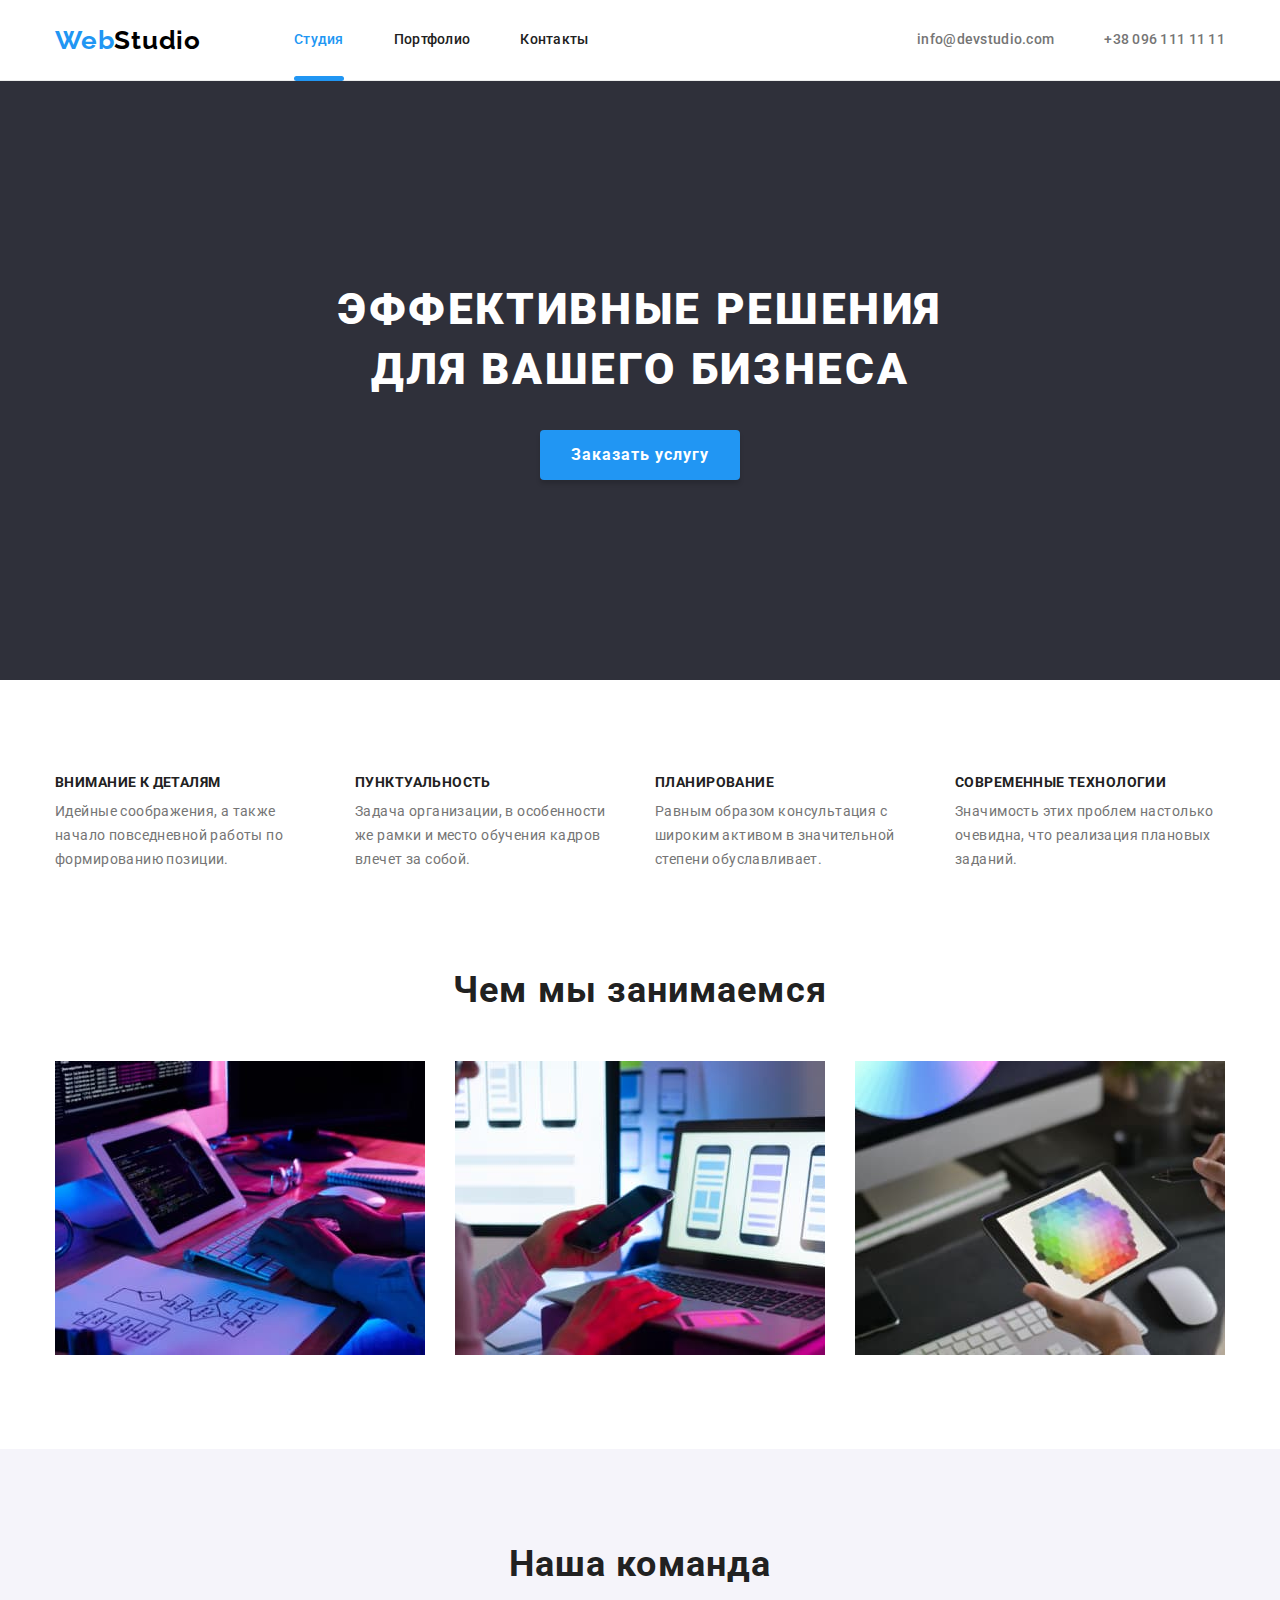
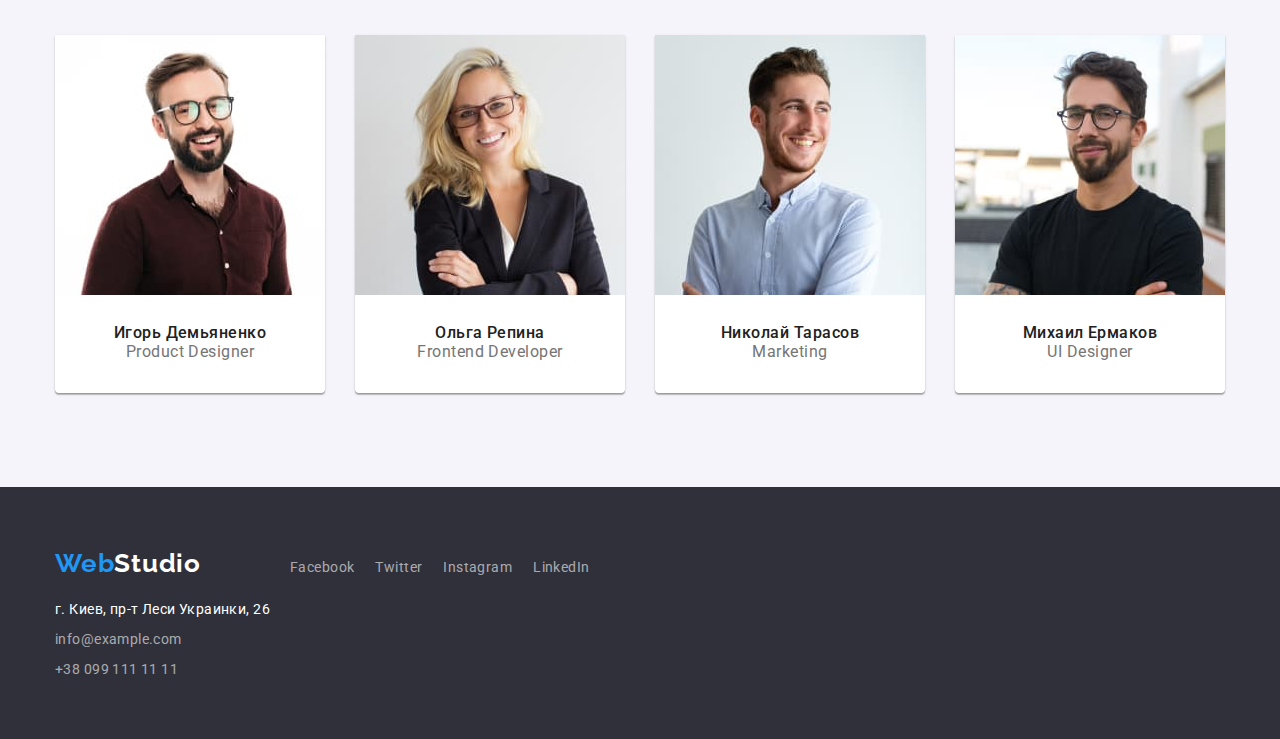
==== commit d4256de5: "Adjusts to 3 cards in a row in Portfolio." ====
--- a/index.html
+++ b/index.html
@@ -68,10 +68,12 @@
       <!-- Герой -->
       <section class="hero section">
         <div class="hero-container container 💪">
-          <h1 class="hero-title">
-            Эффективные решения <br />
-            для вашего бизнеса
-          </h1>
+          <div class="hero-title-container 💪">
+            <h1 class="hero-title">
+              Эффективные решения <br class="hero-title-br" />
+              для вашего бизнеса
+            </h1>
+          </div>
 
           <button class="hero-btn btn btn--primary" type="button" data-modal-open>
             Заказать услугу
@@ -160,66 +162,66 @@
           <h2 class="section-title designers-title">Наша команда</h2>
           <!-- Cжатые *.jpg участников -->
           <ul class="designers-list list 💪">
-            <li class="designers-list-item">
-              <div class="designers-card">
+            <li class="designer-list-item">
+              <div class="designer-card">
                 <img
-                  class="image designers-photo"
+                  class="image designer-photo"
                   src="./images/squooshed/team/designer-1.jpg"
                   alt="Молодой дизайнер в очках, с приветливой улыбкой, со стриженной бородой и в коричневой рубашке"
                   width="270"
                   height="260"
                 />
-                <div class="designers-card-title">
-                  <h3 class="designers-name primary-text-font">Игорь Демьяненко</h3>
-                  <p class="designers-role" lang="en">Product Designer</p>
+                <div class="designer-card-title">
+                  <h3 class="designer-name primary-text-font">Игорь Демьяненко</h3>
+                  <p class="designer-role" lang="en">Product Designer</p>
                 </div>
               </div>
             </li>
 
-            <li class="designers-list-item">
-              <div class="designers-card">
+            <li class="designer-list-item">
+              <div class="designer-card">
                 <img
-                  class="image designers-photo"
+                  class="image designer-photo"
                   src="./images/squooshed/team/designer-2.jpg"
                   alt="Молодая улыбающаяся разработчица в очках и в черном деловом костюме"
                   width="270"
                   height="260"
                 />
-                <div class="designers-card-title">
-                  <h3 class="designers-name primary-text-font">Ольга Репина</h3>
-                  <p class="designers-role" lang="en">Frontend Developer</p>
+                <div class="designer-card-title">
+                  <h3 class="designer-name primary-text-font">Ольга Репина</h3>
+                  <p class="designer-role" lang="en">Frontend Developer</p>
                 </div>
               </div>
             </li>
 
-            <li class="designers-list-item">
-              <div class="designers-card">
+            <li class="designer-list-item">
+              <div class="designer-card">
                 <img
-                  class="image designers-photo"
+                  class="image designer-photo"
                   src="./images/squooshed/team/designer-3.jpg"
                   alt="Молодой маркетолог с уверенной улыбкой, легкой бородой и в светло-синей рубашке"
                   width="270"
                   height="260"
                 />
-                <div class="designers-card-title">
-                  <h3 class="designers-name primary-text-font">Николай Тарасов</h3>
-                  <p class="designers-role" lang="en">Marketing</p>
+                <div class="designer-card-title">
+                  <h3 class="designer-name primary-text-font">Николай Тарасов</h3>
+                  <p class="designer-role" lang="en">Marketing</p>
                 </div>
               </div>
             </li>
 
-            <li class="designers-list-item">
-              <div class="designers-card">
+            <li class="designer-list-item">
+              <div class="designer-card">
                 <img
-                  class="image designers-photo"
+                  class="image designer-photo"
                   src="./images/squooshed/team/designer-4.jpg"
                   alt="Молодой дизайнер в очках, со сдержанной уверенной ухмылкой, бородат, в черной футболке"
                   width="270"
                   height="260"
                 />
-                <div class="designers-card-title">
-                  <h3 class="designers-name primary-text-font">Михаил Ермаков</h3>
-                  <p class="designers-role" lang="en">UI Designer</p>
+                <div class="designer-card-title">
+                  <h3 class="designer-name primary-text-font">Михаил Ермаков</h3>
+                  <p class="designer-role" lang="en">UI Designer</p>
                 </div>
               </div>
             </li>
--- a/css/styles.css
+++ b/css/styles.css
@@ -28,22 +28,22 @@
   --color-header-decoration-line: #ececec;
 
   /* Тень для Главной кнопки (статическая) и Вторичной кнопки (динамическая - по наведению/при фокусе) */
-  --color-filters-btn-box-shadow-light: rgba(0, 0, 0, 0.08);
-  --color-filters-btn-box-shadow-darker: rgba(0, 0, 0, 0.1);
-  --color-filters-btn-box-shadow-darkest: rgba(0, 0, 0, 0.12);
-
-  --box-shadow-filters-btn: 0 3px 1px var(--color-filters-btn-box-shadow-darker),
-    0 1px 2px var(--color-filters-btn-box-shadow-light),
-    0 2px 2px var(--color-filters-btn-box-shadow-darkest);
+  --color-filter-btn-box-shadow-light: rgba(0, 0, 0, 0.08);
+  --color-filter-btn-box-shadow-darker: rgba(0, 0, 0, 0.1);
+  --color-filter-btn-box-shadow-darkest: rgba(0, 0, 0, 0.12);
+
+  --box-shadow-filter-btn: 0 3px 1px var(--color-filter-btn-box-shadow-darker),
+    0 1px 2px var(--color-filter-btn-box-shadow-light),
+    0 2px 2px var(--color-filter-btn-box-shadow-darkest);
 
   /* Тень для Карточки дизайнера (статическая) - material shadow v1 */
-  --color-designers-card-box-shadow-light: rgba(0, 0, 0, 0.12);
-  --color-designers-card-box-shadow-darker: rgba(0, 0, 0, 0.14);
-  --color-designers-card-box-shadow-darkest: rgba(0, 0, 0, 0.2);
-
-  --box-shadow-designers-card: 0 1px 3px var(--color-designers-card-box-shadow-light),
-    0 1px 1px var(--color-designers-card-box-shadow-darker),
-    0 2px 1px var(--color-designers-card-box-shadow-darkest);
+  --color-designer-card-box-shadow-light: rgba(0, 0, 0, 0.12);
+  --color-designer-card-box-shadow-darker: rgba(0, 0, 0, 0.14);
+  --color-designer-card-box-shadow-darkest: rgba(0, 0, 0, 0.2);
+
+  --box-shadow-designer-card: 0 1px 3px var(--color-designer-card-box-shadow-light),
+    0 1px 1px var(--color-designer-card-box-shadow-darker),
+    0 2px 1px var(--color-designer-card-box-shadow-darkest);
 
   --color-hero-btn-shadow: rgba(0, 0, 0, 0.15);
   --box-shadow-hero-btn: 0 4px 4px var(--color-hero-btn-shadow); /* Тень Кнопки-героя (статическая) */
@@ -54,8 +54,9 @@
   /* || ------------- START "ОТСТУПЫ СТУДИИ" -------------- */
   --max-width-container: 1200px; /* Макс. ширина контейнера */
   --padding-container: 0 15px; /* Падинги - дают отступ от контейнера - сжимают контент внутрь страницы по горизонтали  */
-  --flex-card-margin: 30px; /* Верхний и Левый отступы между карточками Особенностей, Активностей, Дизайнеров. */
-  --flex-margins-top-and-left: var(--flex-card-margin) 0 0 var(--flex-card-margin);
+  --min-width-activity-image: 370px;
+  --breakpoint-mr: 30px; /* (mr=margin) Часто используемое значение для высоты и отступов между элементами */
+  --flex-margins-top-and-left: var(--breakpoint-mr) 0 0 var(--breakpoint-mr);
 
   /* Хедер */
   /* Хедер-Лого */
@@ -69,7 +70,6 @@
   --margin-right-header-contacts-list-item: 50px; /* Правый отступ между ссылками Контактов */
 
   /* Герой */
-  --margin-bottom-30px: 30px; /* Нижний отступ между Заголовком h1 и Кнопкой-Героем */
 
   /* Особенности */
   --flex-features-card-qty: 4; /* Кол-во карточек Особенностей на одной линии. */
@@ -80,10 +80,8 @@
   --margin-bottom-section-title: 50px; /* Нижний отступ между заголовком h2 и секциями "Чем мы занимаемся" и "Наша команда" */
 
   /* "Наша команда"-"Карточки Дизайнеров" */
-  --flex-designers-card-qty: 4; /* Кол-во карточек Дизайнеров на одной линии. */
-
-  --padding-designers-card-title: 30px; /* Паддинги между именем и ролью дизайнера и их контейнером */
-  --margin-bottom-designers-name: 10px; /* Нижний отступ между именем и ролью дизайнера */
+  --flex-designer-card-qty: 4; /* Кол-во карточек Дизайнеров на одной линии. */
+  --margin-bottom-designer-name: 10px; /* Нижний отступ между именем и ролью дизайнера */
 
   /* Футер */
   /* Футер-Адрес */
@@ -95,19 +93,18 @@
   --margin-right-footer-social-list-item: 21px; /* Правый отступ между ссылками на соц. сети */
   /* || -------------- END "ОТСТУПЫ СТУДИИ" --------------- */
 
-  /* || ------------ START "РАЗМЕРЫ ПОРТФОЛИО" ------------ */
+  /* || ------------ START "ОТСТУПЫ ПОРТФОЛИО" ------------ */
   /* Портфолио-Фильтры-кнопки */
+  --margin-top-portfolio-filter: 15px; /* Верхний отступ между фильтрами-кнопками */
+  --margin-left-portfolio-filter: 8px; /* Левый отступ между фильтрами-кнопками */
   --margin-bottom-portfolio-filters: 50px; /* Нижний отступ между Фильтрами-кнопками и карточками Проектов */
-  --margin-right-portfolio-filters-list-item: 8px; /* Правый отступ между фильтрами-кнопками */
 
   /* Портфолио-"Карточки Проектов" */
   --flex-portfolio-card-qty: 3; /* Количество карточек Проектов на одной линии во флекс-сетке. */
 
   /* Макс. ширина карточки Проектов */
-  --flex-basis-portfolio-card: calc(
-    100% / var(--flex-portfolio-card-qty) - var(--flex-card-margin)
-  );
-  /* || ------------- END "РАЗМЕРЫ ПОРТФОЛИО" ------------- */
+  --flex-basis-portfolio-card: calc(100% / var(--flex-portfolio-card-qty) - var(--breakpoint-mr));
+  /* || ------------- END "ОТСТУПЫ ПОРТФОЛИО" ------------- */
 }
 /* ------------------------------------------------------ */
 /* || ---------------- END "ПЕРЕМЕННЫЕ" ----------------- */
@@ -153,11 +150,13 @@
 
 .container {
   max-width: var(--max-width-container);
+  min-width: var(--min-width-activity-image); /* Мин. ширина картинки активности */
   padding: var(--padding-container);
   margin: 0 auto;
 }
 
 .section {
+  min-width: 370px;
   padding-top: 94px;
   padding-bottom: 94px;
 }
@@ -211,7 +210,7 @@
   color: var(--color-white); /* Белый #FFFFFF */
 
   /* shadow-middle */
-  box-shadow: var(--box-shadow-filters-btn);
+  box-shadow: var(--box-shadow-filter-btn);
 }
 
 /* Вторичная кнопка: Фон - серый #f5f4fa,  цвет - темный #212121, + тень динамическая по ховеру */
@@ -232,6 +231,7 @@
                                + header-contacts-container > (header-contacts-list) */
 
 .page-header {
+  min-width: 370px;
   padding-top: 24px;
   padding-bottom: 25px;
 }
@@ -248,10 +248,12 @@
 }
 
 .header-container {
+  flex-flow: row wrap;
   align-items: center;
 }
 
 .header-nav {
+  flex-flow: row wrap;
   align-items: center;
 }
 
@@ -424,24 +426,41 @@
 /* ------------------------------------------------------ */
 /* || ------------------ START "ГЕРОЙ" ------------------ */
 /* ------------------------------------------------------ */
-.hero {
+main > .hero {
+  padding-top: 200px;
+  padding-bottom: 200px;
   background-color: var(--color-bg-hero); /* 2F303A */
 }
 
 .hero-container {
+  min-height: 200px;
   flex-flow: column nowrap;
   justify-content: center;
   align-items: center;
 }
 
 /* Эффективные решения для вашего бизнеса */
-.hero-container > .hero-title {
-  margin-bottom: var(--margin-bottom-30px);
-
+.hero-title-container {
+  flex-flow: row wrap;
+  justify-content: center;
+  align-items: center;
+  width: 696px;
+  min-height: 120px;
+  margin-bottom: var(--breakpoint-mr); /* Нижний отступ между Заголовком h1 и Кнопкой-Героем */
+}
+
+.hero-title-br {
+  padding: 10px 0;
+  display: block;
+}
+
+/* Эффективные решения для вашего бизнеса */
+.hero-title-container > .hero-title {
   /* Наследует от body: font-family: Roboto; */
   /* Наследует от браузера: font-style: normal; */
+
   font-weight: 900;
-  font-size: 44px;
+  font-size: clamp(1.2em, 4.5vw, 44px);
   line-height: 136%; /* 60px or 136% */
   text-align: center;
   letter-spacing: 0.06em;
@@ -496,14 +515,14 @@
   flex-flow: row wrap;
   justify-content: center;
   align-items: center;
-  margin-top: calc(-1 * var(--flex-card-margin));
-  margin-left: calc(-1 * var(--flex-card-margin));
+  margin-top: calc(-1 * var(--breakpoint-mr));
+  margin-left: calc(-1 * var(--breakpoint-mr));
 }
 
 .features-list-item {
-  flex-basis: calc(100% / var(--flex-features-card-qty) - var(--flex-card-margin));
-  margin-top: var(--flex-card-margin);
-  margin-left: var(--flex-card-margin);
+  flex-basis: calc(100% / var(--flex-features-card-qty) - var(--breakpoint-mr));
+  margin-top: var(--breakpoint-mr);
+  margin-left: var(--breakpoint-mr);
 }
 
 /* Внимание к деталям, Пунктуальность, Планирование, Современные технологии */
@@ -550,14 +569,14 @@
   flex-flow: row wrap;
   justify-content: center;
   align-items: center;
-  margin-top: calc(-1 * var(--flex-card-margin));
-  margin-left: calc(-1 * var(--flex-card-margin));
+  margin-top: calc(-1 * var(--breakpoint-mr));
+  margin-left: calc(-1 * var(--breakpoint-mr));
 }
 
 .activities-list-item {
-  flex-basis: calc(100% / var(--flex-activities-card-qty) - var(--flex-card-margin));
-  margin-top: var(--flex-card-margin);
-  margin-left: var(--flex-card-margin);
+  flex-basis: calc(100% / var(--flex-activities-card-qty) - var(--breakpoint-mr));
+  margin-top: var(--breakpoint-mr);
+  margin-left: var(--breakpoint-mr);
 }
 /* .activities-title { } */
 /* ------------------------------------------------------ */
@@ -579,35 +598,36 @@
   flex-flow: row wrap;
   justify-content: center;
   align-items: center;
-  margin-top: calc(-1 * var(--flex-card-margin));
-  margin-left: calc(-1 * var(--flex-card-margin));
-}
-
-/* team card 1-4 or "designers card" */
-.designers-list-item {
-  flex-basis: calc(100% / var(--flex-designers-card-qty) - var(--flex-card-margin));
-  margin-top: var(--flex-card-margin);
-  margin-left: var(--flex-card-margin);
-}
-
-.designers-card {
+  margin-top: calc(-1 * var(--breakpoint-mr));
+  margin-left: calc(-1 * var(--breakpoint-mr));
+}
+
+/* team card 1-4 or "designer card" */
+.designer-list-item {
+  flex-basis: calc(100% / var(--flex-designer-card-qty) - var(--breakpoint-mr));
+  margin-top: var(--breakpoint-mr);
+  margin-left: var(--breakpoint-mr);
+}
+
+.designer-card {
+  max-width: var(--max-width-designer-card);
   border-radius: 0 0 4px 4px;
   background-color: var(--color-white); /* card bg */
 
   /* Тень для Карточки дизайнера (статическая) - material shadow v1 */
-  box-shadow: var(--box-shadow-designers-card);
-}
-
-.designers-card-title {
-  padding: var(--padding-designers-card-title);
-}
-
-.designers-name {
+  box-shadow: var(--box-shadow-designer-card);
+}
+
+.designer-card-title {
+  padding: var(--breakpoint-mr); /* Паддинги между именем/ролью дизайнера и их контейнером */
+}
+
+.designer-name {
   min-height: 19px;
   margin-bottom: var(--margin-bottom-designers-name);
 }
 
-/* Designers-Name - Игорь Демьяненко, Ольга Репина, Николай Тарасов, Михаил Ермаков */
+/* Designer-name - Игорь Демьяненко, Ольга Репина, Николай Тарасов, Михаил Ермаков */
 .primary-text-font {
   /* Наследует от body: font-family: Roboto; */
   /* Наследует от браузера: font-style: normal; */
@@ -622,7 +642,7 @@
 }
 
 /* Product Designer */
-.designers-role {
+.designer-role {
   text-align: center;
   min-height: 19px;
   /* Наследует от body font-family: Roboto; */
@@ -641,12 +661,13 @@
 /* || -------------- START "ПОДВАЛ САЙТА" --------------- */
 /* ------------------------------------------------------ */
 .page-footer {
+  min-width: 370px;
   padding: 60px 0;
   background-color: var(--color-bg-hero);
 }
 
 .footer-container {
-  flex-flow: row nowrap;
+  flex-flow: row wrap;
   align-items: baseline;
 }
 
@@ -684,7 +705,9 @@
   padding-left: var(--padding-left-footer-social-container);
 }
 
-/* .footer-social-list {} */
+.footer-social-list {
+  flex-flow: row wrap;
+}
 
 .footer-social-list-item:not(:last-child) {
   margin-right: var(--margin-right-footer-social-list-item);
@@ -701,21 +724,22 @@
 /* ------------------------------------------------------ */
 .portfolio-filters {
   white-space: nowrap;
-  flex-flow: row nowrap;
+  flex-flow: row wrap;
   justify-content: center;
   align-items: center;
   margin-bottom: var(--margin-bottom-portfolio-filters);
 }
 
 .portfolio-filters-list {
-  justify-content: center;
-}
-
-/* .portfolio-filters-list-item {
-} */
-
-.portfolio-filters-list-item:not(:last-child) {
-  margin-right: var(--margin-right-portfolio-filters-list-item);
+  flex-flow: row wrap;
+  justify-content: flex-start;
+  margin-top: calc(-1 * var(--margin-top-portfolio-filter));
+  margin-left: calc(-1 * var(--margin-left-portfolio-filter));
+}
+
+.portfolio-filter-list-item {
+  margin-top: var(--margin-top-portfolio-filter);
+  margin-left: var(--margin-left-portfolio-filter);
 }
 
 /* START "Фильтры-Кнопки" - Все, Веб-сайты, Приложения, Дизайн, Маркетинг */
@@ -726,7 +750,7 @@
   background-color: var(--color-accent); /* Акцент #2196F3 */
   color: var(--color-white);
   /* Динамическая тень по наведению - shadow-middle */
-  box-shadow: var(--box-shadow-filters-btn);
+  box-shadow: var(--box-shadow-filter-btn);
 }
 /* END "Фильтры-Кнопки" */
 
@@ -742,9 +766,8 @@
   justify-content: center;
   align-items: center;
 
-  margin-top: calc(-1 * var(--flex-card-margin));
-  margin-left: calc(-1 * var(--flex-card-margin));
-  outline: 1px solid tomato;
+  margin-top: calc(-1 * var(--breakpoint-mr));
+  margin-left: calc(-1 * var(--breakpoint-mr));
 }
 
 /* project 4 */
@@ -752,11 +775,11 @@
   flex-basis: var(--flex-basis-portfolio-card);
   margin: var(--flex-margins-top-and-left);
   background-color: var(--color-white);
-  outline: 1px solid teal;
 }
 
 /* "Технокряк, Постер New Orlean vs Golden Star, Ресторан Seafood, Проект Prime, Проект Boxes, Inspiration has no Borders, Издание Limited Edition, Проект LAB, Growing Business" */
-.portfolio-projects-name {
+.portfolio-project-name {
+  min-height: calc(6px + var(--breakpoint-mr));
   font-size: 18px;
   line-height: 200%; /* identical to box height, 36px or 200% */
   letter-spacing: 0.06em;
@@ -766,17 +789,14 @@
    * Наследует от браузера - font-size: 700px; font-weight: 700; font-style: normal; */
 }
 
-/* Маркетинг */
-.portfolio-projects-type {
-  min-width: 322px;
-  min-height: 30px;
+/* Тип проекта: Веб-сайт, Дизайн, Приложение, Маркетинг */
+.portfolio-project-type {
+  min-height: var(--breakpoint-mr);
   font-size: 16px;
   line-height: 187%;
 }
 
 .project-title {
-  min-width: 322px;
-  min-height: 70px;
   padding: 20px 24px;
   border-right: 1px solid var(--color-bg-project-card);
   border-bottom: 1px solid var(--color-bg-project-card);
@@ -889,9 +909,3 @@
   JavaScript 0.9%
   file-lines-css: 898;
 } */
-
-/* START Code reduction */
-.hero-container > .hero-title {
-  font-size: clamp(1rem, 4.5vw, 44px);
-}
-/* END Code reduction */
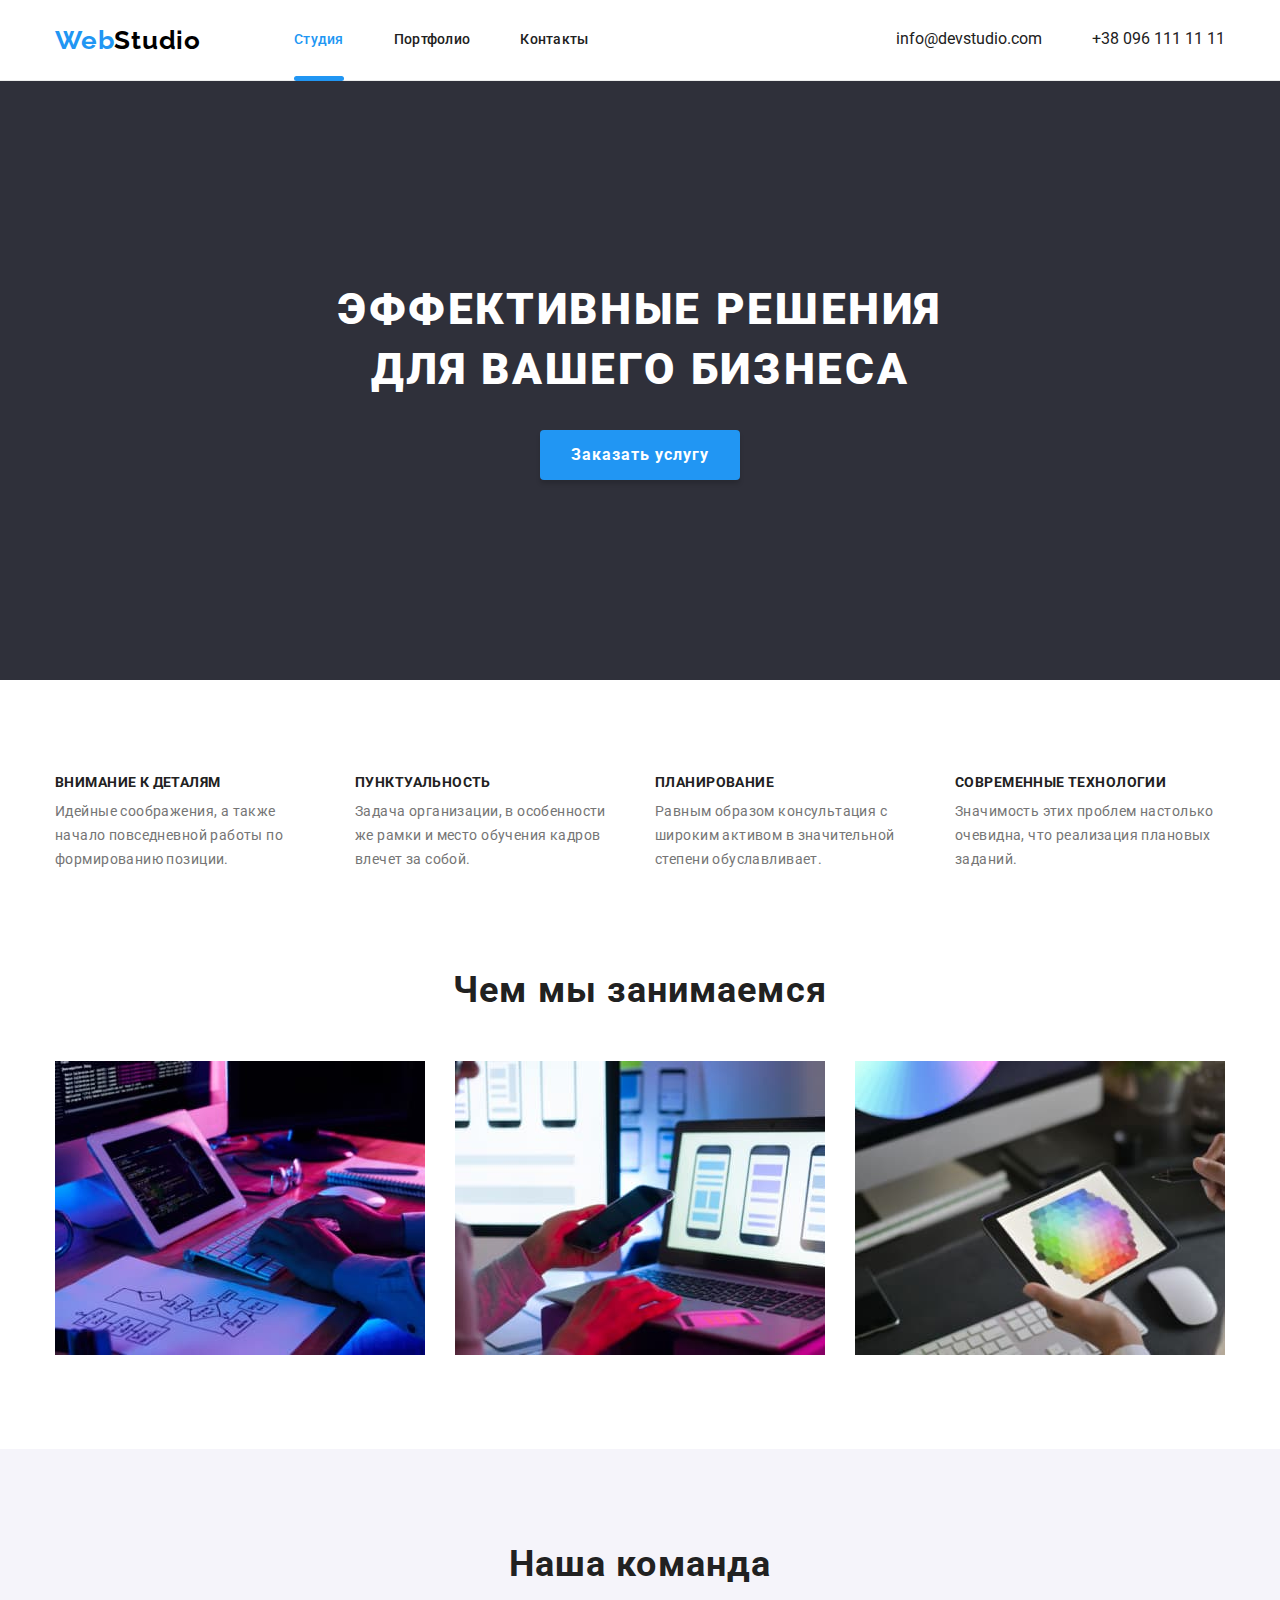
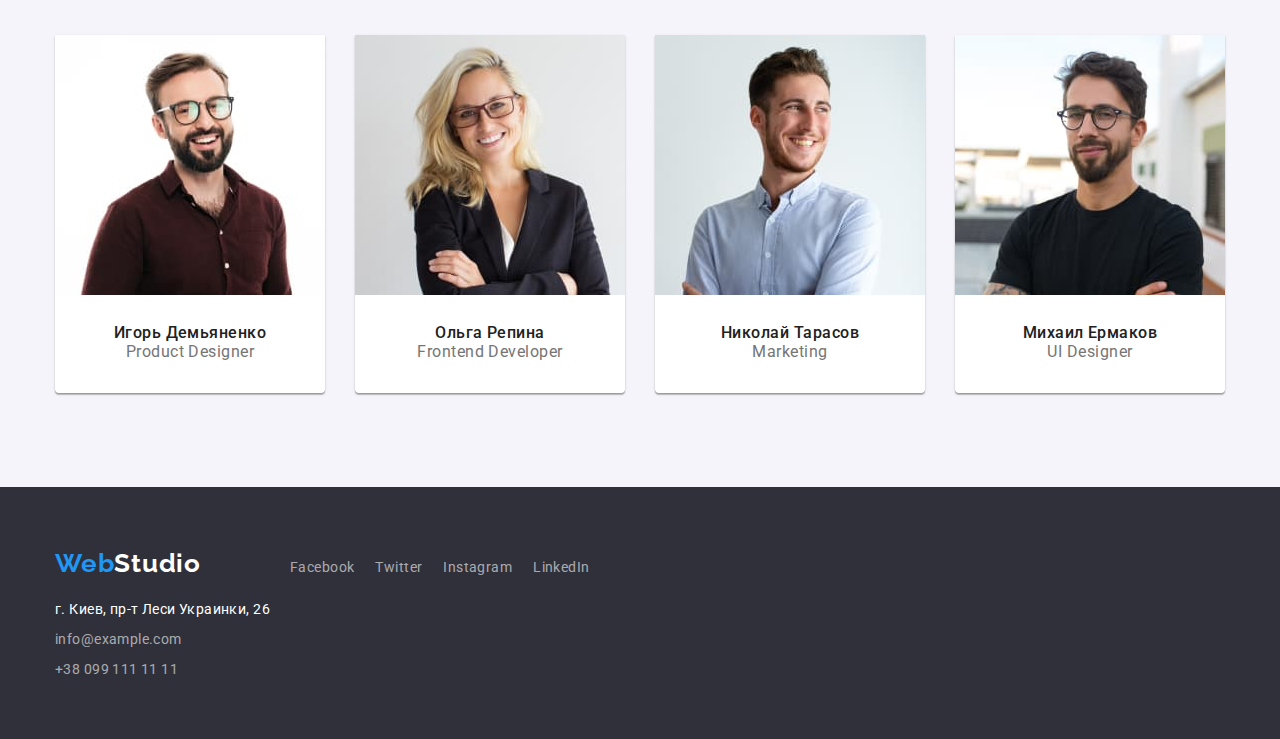
==== commit 15d265f4: "Adds small changes to class names." ====
--- a/index.html
+++ b/index.html
@@ -23,20 +23,23 @@
   <body class="studio-body">
     <!-- Шапка сайта 2021-Jun-11 01:59 AM -->
     <header class="page-header">
+      <!-- Пропустить к Основному Контенту для скрин-ридеров -->
+      <div class="skip-to-content">
+        <a class="skip-link" href="#maincontent">skip to main content</a>
+      </div>
+
       <div class="header-container container 💪">
         <nav class="header-nav 💪">
           <div class="logo-container">
-            <a class="logo links" href="./" hreflang="ru">
-              <span class="webstudio accent" lang="en">Web</span
-              ><span class="webstudio black" lang="en">Studio</span>
+            <a class="logo links" href="./" hreflang="ru" lang="en">
+              <span class="webstudio accent">Web</span>
+              <span class="webstudio black">Studio</span>
             </a>
           </div>
 
           <ul class="nav-menu list 💪">
             <li class="nav-menu-item">
-              <a class="nav-link links" href="./index.html" hreflang="ru" aria-current="page"
-                >Студия</a
-              >
+              <a class="nav-link links" href="./" hreflang="ru" aria-current="page">Студия</a>
             </li>
 
             <li class="nav-menu-item">
@@ -50,14 +53,14 @@
         </nav>
         <div class="header-contacts-container">
           <ul class="header-contacts-list list 💪">
-            <li class="header-contacts-list-item">
-              <a class="header-contacts links" href="mailto:info@devstudio.com"
+            <li class="header-contact-list-item">
+              <a class="header-contact links" href="mailto:info@devstudio.com"
                 >info@devstudio.com</a
               >
             </li>
 
-            <li class="header-contacts-list-item">
-              <a class="header-contacts links" href="tel:+380961111111">+38 096 111 11 11</a>
+            <li class="header-contact-list-item">
+              <a class="header-contact links" href="tel:+380961111111">+38 096 111 11 11</a>
             </li>
           </ul>
         </div>
@@ -68,7 +71,7 @@
       <!-- Герой -->
       <section class="hero section">
         <div class="hero-container container 💪">
-          <div class="hero-title-container 💪">
+          <div class="hero-title-container 💪" id="maincontent">
             <h1 class="hero-title">
               Эффективные решения <br class="hero-title-br" />
               для вашего бизнеса
@@ -84,32 +87,32 @@
       <!-- "Особенности", со скрытым заголовком h2 -->
       <section class="features section">
         <div class="features-container container">
-          <h2 class="is-hidden">Особенности</h2>
+          <h2 class="sr-only">Особенности</h2>
           <ul class="features-list list 💪">
-            <li class="features-list-item">
-              <h3 class="features-heading">Внимание к деталям</h3>
-              <p class="features-paragraph secondary-text-font">
+            <li class="feature-list-item">
+              <h3 class="feature-heading">Внимание к деталям</h3>
+              <p class="feature-paragraph secondary-text-font">
                 Идейные соображения, а также начало повседневной работы по формированию позиции.
               </p>
             </li>
 
-            <li class="features-list-item">
-              <h3 class="features-heading">Пунктуальность</h3>
-              <p class="features-paragraph secondary-text-font">
+            <li class="feature-list-item">
+              <h3 class="feature-heading">Пунктуальность</h3>
+              <p class="feature-paragraph secondary-text-font">
                 Задача организации, в особенности же рамки и место обучения кадров влечет за собой.
               </p>
             </li>
 
-            <li class="features-list-item">
-              <h3 class="features-heading">Планирование</h3>
-              <p class="features-paragraph secondary-text-font">
+            <li class="feature-list-item">
+              <h3 class="feature-heading">Планирование</h3>
+              <p class="feature-paragraph secondary-text-font">
                 Равным образом консультация с широким активом в значительной степени обуславливает.
               </p>
             </li>
 
-            <li class="features-list-item">
-              <h3 class="features-heading">Современные технологии</h3>
-              <p class="features-paragraph secondary-text-font">
+            <li class="feature-list-item">
+              <h3 class="feature-heading">Современные технологии</h3>
+              <p class="feature-paragraph secondary-text-font">
                 Значимость этих проблем настолько очевидна, что реализация плановых заданий.
               </p>
             </li>
@@ -122,8 +125,8 @@
         <div class="activities-container container">
           <h2 class="section-title activities-title">Чем мы занимаемся</h2>
           <!-- Сжатые *.jpg активностей -->
-          <ul class="activities-list list 💪">
-            <li class="activities-list-item">
+          <ul class="activities-list list 💪" data-placeholder="Заполнитель">
+            <li class="activity-list-item">
               <img
                 class="image"
                 src="./images/squooshed/activities/activity-1.jpg"
@@ -133,7 +136,7 @@
               />
             </li>
 
-            <li class="activities-list-item">
+            <li class="activity-list-item">
               <img
                 class="image"
                 src="./images/squooshed/activities/activity-2.jpg"
@@ -143,7 +146,7 @@
               />
             </li>
 
-            <li class="activities-list-item">
+            <li class="activity-list-item">
               <img
                 class="image"
                 src="./images/squooshed/activities/activity-3.jpg"
@@ -161,7 +164,7 @@
         <div class="designers-container container">
           <h2 class="section-title designers-title">Наша команда</h2>
           <!-- Cжатые *.jpg участников -->
-          <ul class="designers-list list 💪">
+          <ul class="designers-list list 💪" data-placeholder="Заполнитель">
             <li class="designer-list-item">
               <div class="designer-card">
                 <img
@@ -234,9 +237,8 @@
     <footer class="page-footer">
       <div class="footer-container container 💪">
         <div class="footer-address-wrapper">
-          <a class="logo links" href="./index.html">
-            <span class="webstudio accent" lang="en">Web</span
-            ><span class="webstudio white" lang="en">Studio</span>
+          <a class="logo links" href="./" lang="en">
+            <span class="webstudio accent">Web</span><span class="webstudio white">Studio</span>
           </a>
           <address class="footer-address">
             <ul class="footer-address-list list">
--- a/css/styles.css
+++ b/css/styles.css
@@ -1,21 +1,11 @@
-/* Позиционирование */
-/* ...; */
-/* Блочная модель */
-/* ...; */
-/* Типографика */
-/* ...;  */
-/* Отображение */
-/* ...; */
-/* Прочее */
-/* ...; */
-
 /* ------------------------------------------------------ */
 /* || --------------- START "ПЕРЕМЕННЫЕ" ---------------- */
 /* ------------------------------------------------------ */
 :root {
-  --font-family-body: Roboto, "Open Sans", "Helvetica Neue", Arial, Helvetica, sans-serif;
+  --font-family-sans-serif: Roboto, "Open Sans", Arial, Helvetica, sans-serif;
 
   /* || ----------------- START "ПАЛИТРА" ----------------- */
+  --color-bg-skip-to-content: #bf1722;
   --color-text-primary: #212121; /* Основной цвет текста #212121 (nav-link, h2, h3, filters-btn) */
   --color-text-secondary: #757575; /* Вторичный цвет текста #757575 */
   --color-accent: #2196f3; /* Акцент #2196F3 */
@@ -67,13 +57,13 @@
   --margin-right-nav-menu-item: 50px; /* Правый отступ между ссылками Главной навигации */
 
   /* Хедер-Контакты */
-  --margin-right-header-contacts-list-item: 50px; /* Правый отступ между ссылками Контактов */
+  --margin-right-header-contact-list-item: 50px; /* Правый отступ между ссылками Контактов */
 
   /* Герой */
 
   /* Особенности */
   --flex-features-card-qty: 4; /* Кол-во карточек Особенностей на одной линии. */
-  --margin-bottom-features-heading: 10px; /* Нижний отступ между Оглавлением h3 и параграфом */
+  --margin-bottom-feature-heading: 10px; /* Нижний отступ между Оглавлением h3 и параграфом */
 
   /* "Чем мы занимаемся" */
   --flex-activities-card-qty: 3; /* Кол-во карточек Активностей на одной линии. */
@@ -143,9 +133,37 @@
 }
 
 body {
-  font-family: var(--font-family-body);
+  font-family: var(--font-family-sans-serif);
   color: var(--color-text-primary);
   background-color: var(--color-white);
+}
+
+.skip-to-content > .skip-link {
+  padding: 6px;
+  position: absolute;
+  top: -40px;
+  left: 0;
+  color: var(--color-white);
+  border-right: 1px solid var(--color-white);
+  border-bottom: 1px solid var(--color-white);
+  border-bottom-right-radius: 8px;
+  background-color: var(--color-bg-skip-to-content);
+  -webkit-transition: top 1s ease-out;
+  -moz-transition: top 1s ease-out;
+  -o-transition: top 1s ease-out;
+  transition: top 1s ease-out;
+  z-index: 100;
+}
+
+.skip-to-content > .skip-link:focus {
+  position: absolute;
+  left: 0;
+  top: 0;
+  outline-color: transparent;
+  -webkit-transition: top 0.1s ease-in;
+  -moz-transition: top 0.1s ease-in;
+  -o-transition: top 0.1s ease-in;
+  transition: top 0.1s ease-in;
 }
 
 .container {
@@ -179,6 +197,10 @@
   list-style: none;
 }
 
+.list:empty::after {
+  content: attr(data-placeholder);
+}
+
 .image {
   display: block;
 }
@@ -193,6 +215,8 @@
 .btn {
   padding: 6px 22px;
   min-height: 38px;
+
+  display: inline-block;
 
   font-weight: 500;
   font-size: 16px;
@@ -332,7 +356,7 @@
   color: var(--color-text-primary);
 }
 
-.nav-link[aria-current*="page"]::after {
+.nav-link[aria-current="page"]::after {
   content: "";
   position: absolute;
   top: 52px;
@@ -359,8 +383,8 @@
   flex-flow: row wrap;
 }
 
-.header-contacts-list-item:not(:last-child) {
-  margin-right: var(--margin-right-header-contacts-list-item);
+.header-contact-list-item:not(:last-child) {
+  margin-right: var(--margin-right-header-contact-list-item);
 }
 
 .header-contacts {
@@ -373,43 +397,91 @@
  *
 */
 
-/* START "СКРЫТЫЙ КЛАСС"
- * "Модальное окно скрыто до момента нажатия на кнопку-героя"
-*/
-.is-hidden {
-  /* MUST HAVE */
-  visibility: hidden !important; /* Не выделяется ни мышкой, ни табом. Контент прозрачный. Блок в потоке. */
+.sr-only {
   pointer-events: none !important; /* Не выделяется мышкой. Контент видно, выделяется табом. Блок в потоке. */
+
+  /* В классе "screen readers only" (.sr-only) Для Читалок удалить visibility: hidden; -> и задать элементу (скрытым заголовкам секций) в тег tabindex="0"
+  Тогда контент не выделяется табом.  Контент видно, выделяется мышкой. Блок в потоке. */
 
   /* Useful */
   clip-path: inset(100%); /* Вырезает контент. Блок в потоке. */
   clip: rect(1px 1px 1px 1px); /* Старая функция IE6, IE7, вырезает контент. Блок в потоке. */
   clip: rect(1px, 1px, 1px, 1px); /* Старая функция, вырезает контент. Блок в потоке. */
 
-  overflow: hidden !important; /* Обрезает контент. Блочный контейнер должен иметь высоту или максвысоту, или white-space: nowrap. */
-  height: 0 !important; /* Высота блока <= 1 px. Не влияет на строчный контент, а Блочный - меньше, но в потоке. */
-  width: 0 !important; /* Ширина блока <= 1px. Не влияет на строчный контент, а Блочный - меньше, но в потоке. */
-
-  font-size: 0 !important; /* Высота шрифта <= 1px.Уменьшает текстовый контент, можно выделить с другими элементами. Блок меньше, но в потоке. */
-  line-height: 0 !important; /* Уменьшает текстовый контент, можно выделить с другими элементами. Блок меньше, но в потоке. */
+  overflow: hidden !important; /* Обрезает контент если Блочный контейнер имеет высоту\максвысоту, или white-space: nowrap. */
+
+  /* Do not size content to 0 pixels if you want the content to be read by a screen reader.
+  * If content styled with font-size:0px or line-height:0, then the elements would still take horizontal space on the screen.
+  * All these techniques may result in search engine penalties as they may be interpreted as malicious. */
+
+  height: 1px !important; /* Не влияет на строчный контент, а Блочный - меньше, но в потоке. */
+  width: 1px !important; /* Не влияет на строчный контент, а Блочный - меньше, но в потоке. */
+
+  font-size: 1px !important; /* Уменьшает текстовый контент, можно выделить с другими элементами. Блок меньше, но в потоке. */
+  line-height: 1px !important; /* Уменьшает текстовый контент, можно выделить с другими элементами. Блок меньше, но в потоке. */
 
   /* only visual effect */
   opacity: 0 !important; /* Контент прозрачный (не видно, но можно кликать и выделять). Контент и Блок в потоке. */
 
   /* small importance */
   position: absolute !important; /* Вытягивает Блок из потока. Сдвигает все элементы страницы выше на высоту блока. Не влияет на сам контент. */
+  left: -10000px;
+  top: auto;
   white-space: nowrap !important; /* Nowrap - элементы в одной строке не переходят на новую строку. Влияет на overflow. */
   padding: 0 !important; /* Нет внутренних отступов. Не влияет. */
-  border: 0 !important; /* Нет границы. Не влияет. */
-  margin: 0 !important; /* Нет внешних отступов. Не влияет. */
+  border: 0 !important; /* Нет границы. Сжимает внутрь на 1px. Не влияет. */
+  margin: -1px !important; /* Нет внешних отступов. Не влияет. */
   outline: none !important; /* Нет рамки вокруг. Не влияет. */
   outline-offset: 0 !important; /* Нет сдвига рамки вокруг. Не влияет. */
 }
-/* END "СКРЫТЫЙ КЛАСС" */
+
+/* START "СКРЫТЫЕ КЛАССЫ"
+* "Модальное окно скрыто и недоступно для скрин-ридеров до момента нажатия на кнопку-героя"
+*/
+.is-hidden {
+  /* MUST HAVE */
+  visibility: hidden !important; /* НЕ ДОСТУПЕН ДЛЯ ЧИТАЛОК. Не выделяется ни мышкой, ни табом. Контент прозрачный. Блок в потоке. */
+  pointer-events: none !important; /* Не выделяется мышкой. Контент видно, выделяется табом. Блок в потоке. */
+
+  /* В классе "screen readers only" (.sr-only) Для Читалок удалить visibility: hidden; -> и задать элементу (скрытым заголовкам секций) в тег tabindex="0"
+  Тогда контент не выделяется табом.  Контент видно, выделяется мышкой. Блок в потоке. */
+
+  /* Useful */
+  clip-path: inset(100%); /* Вырезает контент. Блок в потоке. */
+  clip: rect(1px 1px 1px 1px); /* Старая функция IE6, IE7, вырезает контент. Блок в потоке. */
+  clip: rect(1px, 1px, 1px, 1px); /* Старая функция, вырезает контент. Блок в потоке. */
+
+  overflow: hidden !important; /* Обрезает контент если Блочный контейнер имеет высоту\максвысоту, или white-space: nowrap. */
+
+  /* Do not size content to 0 pixels if you want the content to be read by a screen reader.
+  * If content styled with font-size:0px or line-height:0, then the elements would still take horizontal space on the screen.
+  * All these techniques may result in search engine penalties as they may be interpreted as malicious. */
+
+  height: 1px !important; /* Не влияет на строчный контент, а Блочный - меньше, но в потоке. */
+  width: 1px !important; /* Не влияет на строчный контент, а Блочный - меньше, но в потоке. */
+
+  font-size: 1px !important; /* Уменьшает текстовый контент, можно выделить с другими элементами. Блок меньше, но в потоке. */
+  line-height: 1px !important; /* Уменьшает текстовый контент, можно выделить с другими элементами. Блок меньше, но в потоке. */
+
+  /* only visual effect */
+  opacity: 0 !important; /* Контент прозрачный (не видно, но можно кликать и выделять). Контент и Блок в потоке. */
+
+  /* small importance */
+  position: absolute !important; /* Вытягивает Блок из потока. Сдвигает все элементы страницы выше на высоту блока. Не влияет на сам контент. */
+  left: -10000px;
+  top: auto;
+  white-space: nowrap !important; /* Nowrap - элементы в одной строке не переходят на новую строку. Влияет на overflow. */
+  padding: 0 !important; /* Нет внутренних отступов. Не влияет. */
+  border: 0 !important; /* Нет границы. Сжимает внутрь на 1px. Не влияет. */
+  margin: -1px !important; /* Нет внешних отступов. Не влияет. */
+  outline: none !important; /* Нет рамки вокруг. Не влияет. */
+  outline-offset: 0 !important; /* Нет сдвига рамки вокруг. Не влияет. */
+}
+/* END "СКРЫТЫЕ КЛАССЫ" */
 
 /* START Подсветка ссылок */
 .accent,
-[aria-current],
+[aria-current="page"],
 .links:hover,
 .links:focus,
 .links:active,
@@ -519,15 +591,15 @@
   margin-left: calc(-1 * var(--breakpoint-mr));
 }
 
-.features-list-item {
+.feature-list-item {
   flex-basis: calc(100% / var(--flex-features-card-qty) - var(--breakpoint-mr));
   margin-top: var(--breakpoint-mr);
   margin-left: var(--breakpoint-mr);
 }
 
 /* Внимание к деталям, Пунктуальность, Планирование, Современные технологии */
-.features-heading {
-  margin-bottom: var(--margin-bottom-features-heading);
+.feature-heading {
+  margin-bottom: var(--margin-bottom-feature-heading);
   line-height: 16px;
   font-size: 14px;
   letter-spacing: 0.03em;
@@ -535,12 +607,12 @@
   color: var(--color-text-primary);
 }
 
-.features-paragraph {
+.feature-paragraph {
   min-width: 270px;
   min-height: 75px;
 }
 
-/* В параграфе ".features-paragraph" и в ".footer-contacts" - одинаковый шрифт, разный цвет */
+/* В параграфе ".feature-paragraph" и в ".footer-contacts" - одинаковый шрифт, разный цвет */
 
 /* Идейные соображения, а также начало повседневной работы по формированию позиции. */
 .secondary-text-font {
@@ -573,7 +645,7 @@
   margin-left: calc(-1 * var(--breakpoint-mr));
 }
 
-.activities-list-item {
+.activity-list-item {
   flex-basis: calc(100% / var(--flex-activities-card-qty) - var(--breakpoint-mr));
   margin-top: var(--breakpoint-mr);
   margin-left: var(--breakpoint-mr);
@@ -743,7 +815,10 @@
 }
 
 /* START "Фильтры-Кнопки" - Все, Веб-сайты, Приложения, Дизайн, Маркетинг */
+
 /* Вторичная кнопка по наведению: фон - акцент, текст белый + тень (динамическая) */
+.current,
+.btn--secondary[aria-current="true"],
 .btn--secondary:hover,
 .btn--secondary:focus,
 .btn--secondary:active {
@@ -777,9 +852,18 @@
   background-color: var(--color-white);
 }
 
+.project-title {
+  padding: 20px 23px 19px 23px;
+  border-right: 1px solid var(--color-bg-project-card);
+  border-bottom: 1px solid var(--color-bg-project-card);
+  border-left: 1px solid var(--color-bg-project-card);
+}
+
 /* "Технокряк, Постер New Orlean vs Golden Star, Ресторан Seafood, Проект Prime, Проект Boxes, Inspiration has no Borders, Издание Limited Edition, Проект LAB, Growing Business" */
 .portfolio-project-name {
   min-height: calc(6px + var(--breakpoint-mr));
+  margin-bottom: 4px;
+
   font-size: 18px;
   line-height: 200%; /* identical to box height, 36px or 200% */
   letter-spacing: 0.06em;
@@ -794,14 +878,9 @@
   min-height: var(--breakpoint-mr);
   font-size: 16px;
   line-height: 187%;
-}
-
-.project-title {
-  padding: 20px 24px;
-  border-right: 1px solid var(--color-bg-project-card);
-  border-bottom: 1px solid var(--color-bg-project-card);
-  border-left: 1px solid var(--color-bg-project-card);
-}
+  color: var(--color-text-secondary);
+}
+
 /* ------------------------------------------------------ */
 /* || --- END "ПОРТФОЛИО - СПИСОК КАРТОЧЕК ПРОЕКТОВ" ---- */
 /* ------------------------------------------------------ */
@@ -901,11 +980,22 @@
 /* || ------------------ END "МОДАЛКА" ------------------ */
 /* ------------------------------------------------------ */
 
-/* .stats-languages {
-  homework-name: "hw-03-flexbox";
-  date: "2021-Jun-06 18:09";
-  HTML 58.1%
-  CSS 41.0%
-  JavaScript 0.9%
-  file-lines-css: 898;
+/* Позиционирование */
+/* ...; */
+/* Блочная модель */
+/* ...; */
+/* Типографика */
+/* ...;  */
+/* Отображение */
+/* ...; */
+/* Прочее */
+/* ...; */
+
+/* .project-stats-languages {
+  --homework-name: "hw-03-flexbox";
+  --date: "2021-Jun-15 18:55";
+  --CSS: 53.4%;
+  --HTML: 46.0%;
+  --JavaScript: 0.6%;
+  --file-lines-css: 1002;
 } */
